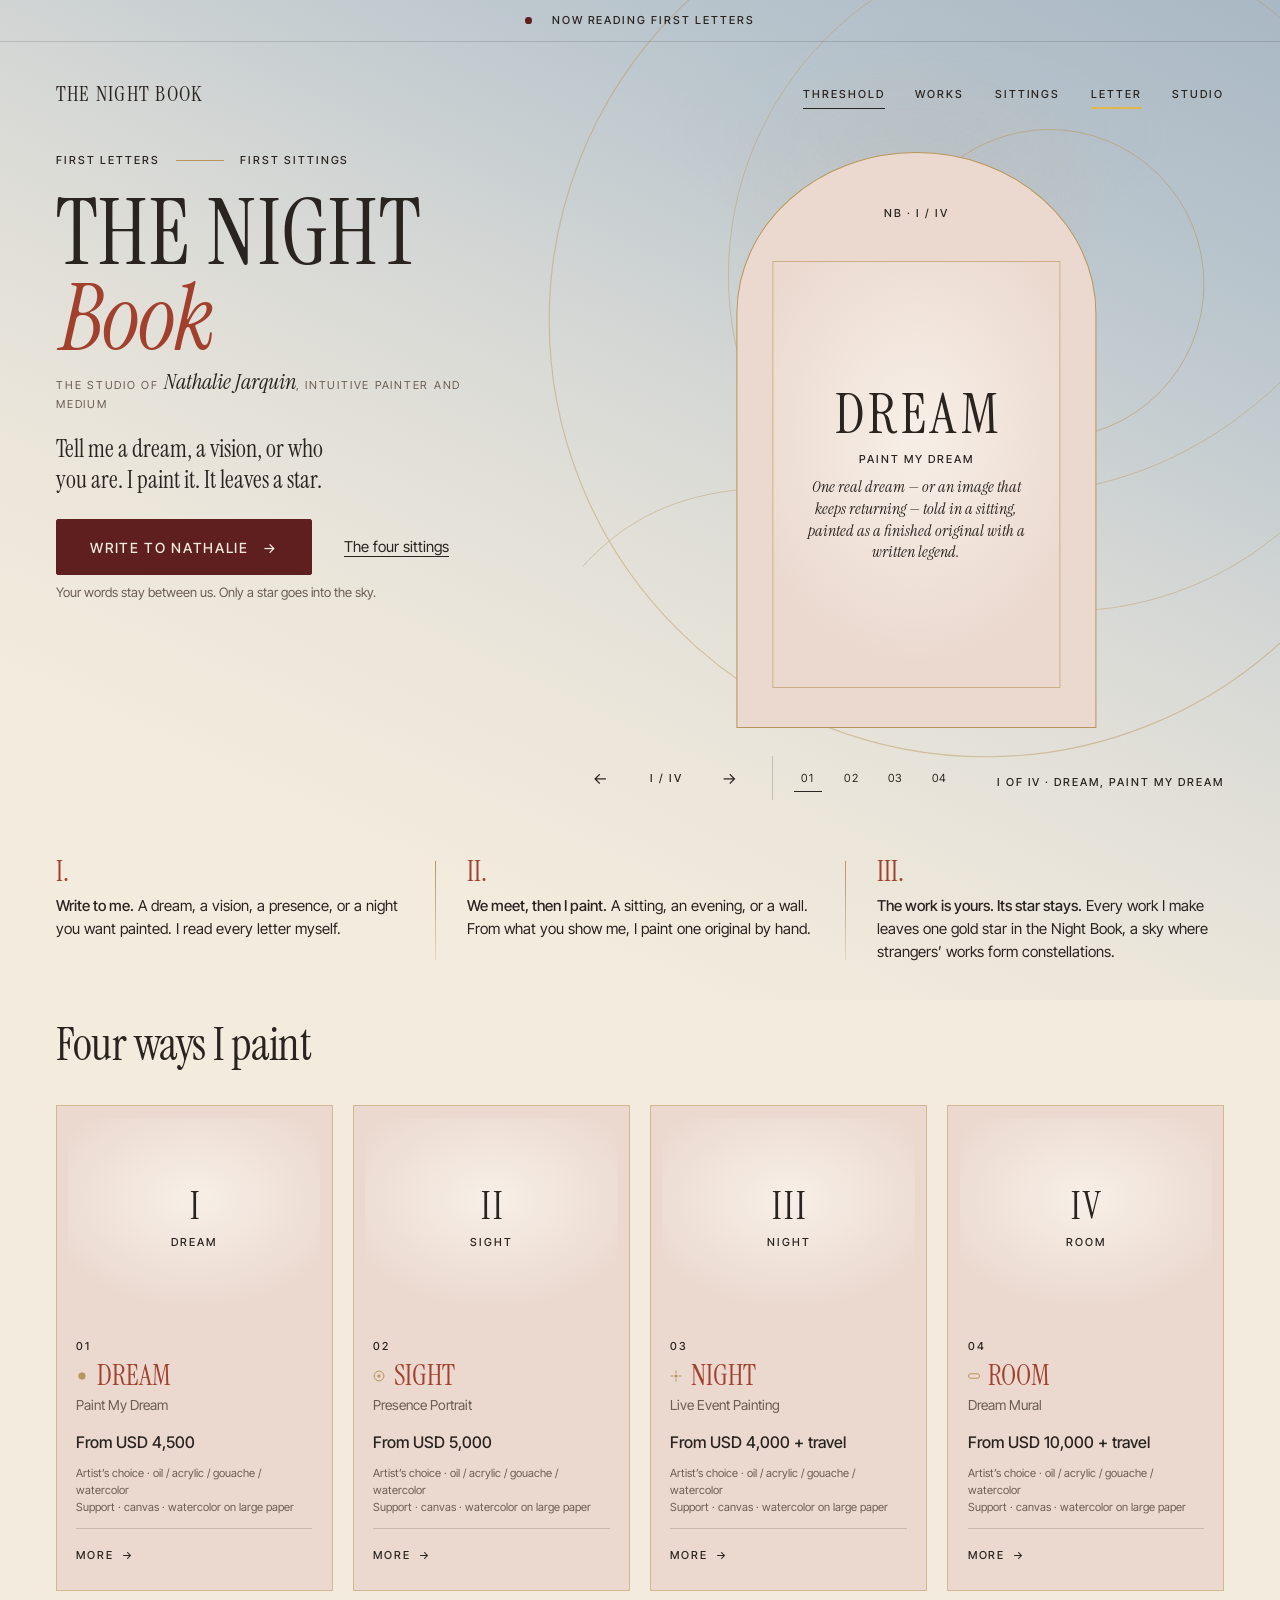
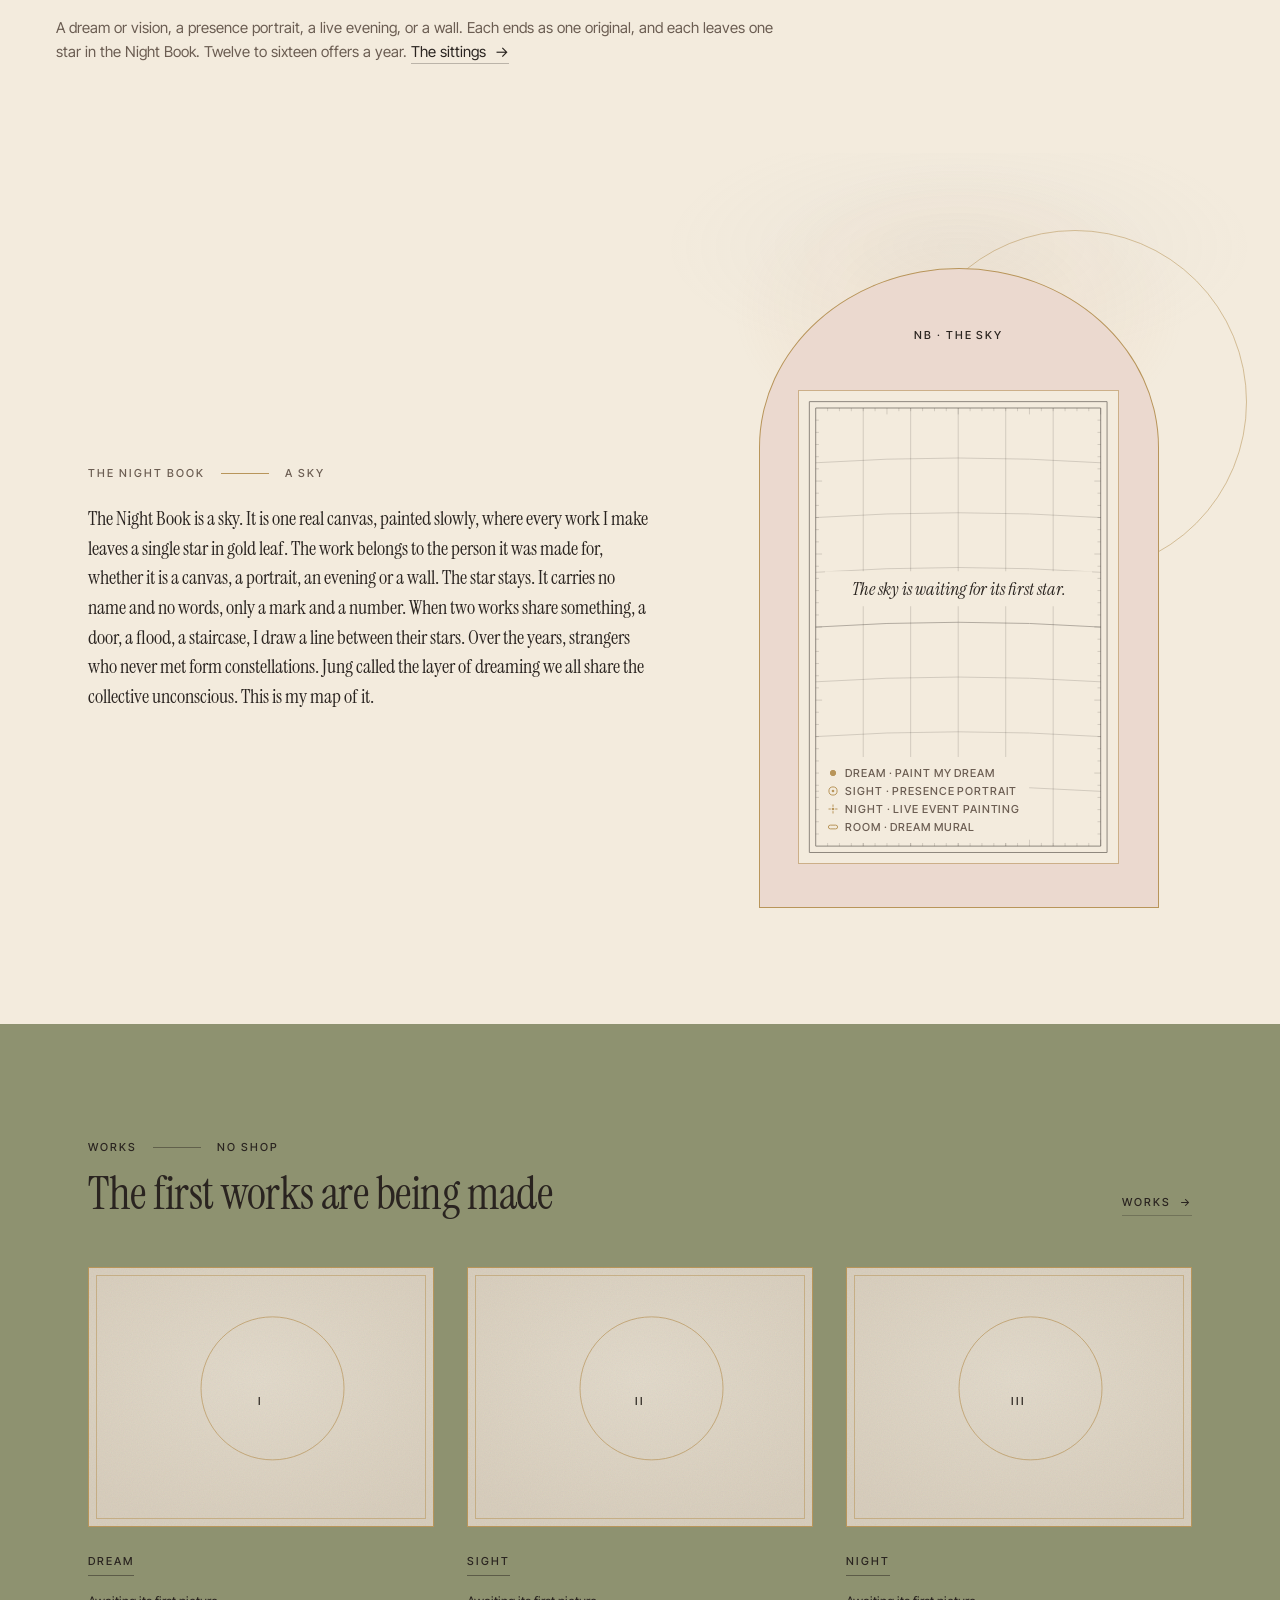
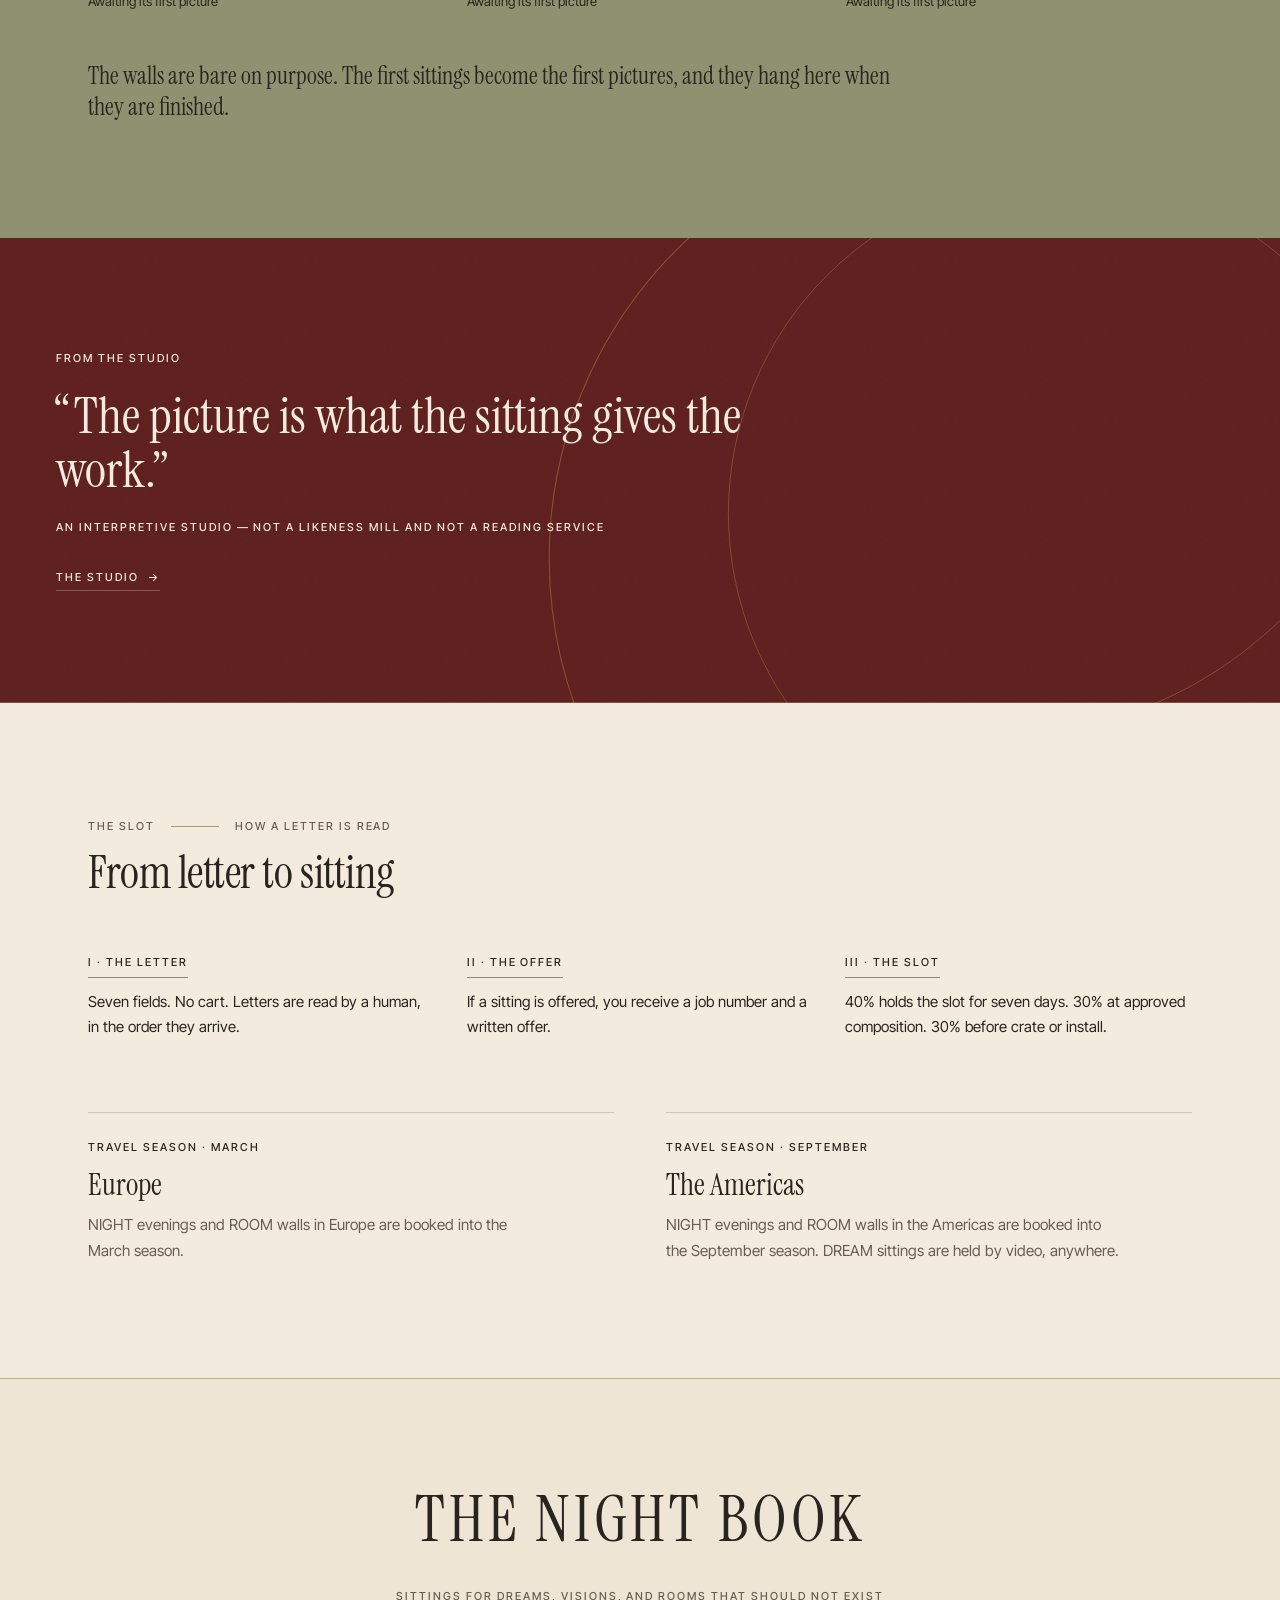
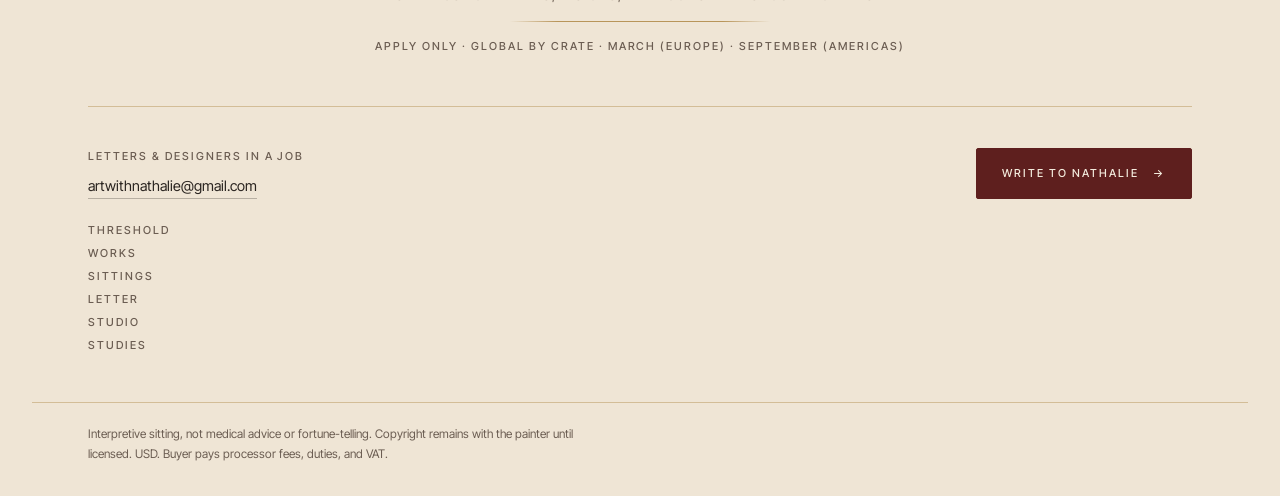
==== index.html @ a032650b "Night Book Day 1 sky preview" ====
<!DOCTYPE html>
<html lang="en">
<head>
<meta charset="utf-8">
<meta name="viewport" content="width=device-width, initial-scale=1">
<title>The Night Book</title>
<meta name="description" content="Sittings for dreams, visions, and rooms that should not exist — a dream, a vision, a presence, or a night you want painted. Apply only. The Book is open for first letters.">
<meta name="theme-color" content="#A9B8C4">
<link rel="preconnect" href="https://fonts.googleapis.com">
<link rel="preconnect" href="https://fonts.gstatic.com" crossorigin>
<link href="https://fonts.googleapis.com/css2?family=Instrument+Serif:ital@0;1&family=Inter+Tight:wght@400;500&display=swap" rel="stylesheet">
<link rel="stylesheet" href="css/styles.css">
<script>document.documentElement.classList.add("js")</script>
</head>
<body class="page-home">
<svg class="sprite" width="0" height="0" aria-hidden="true" focusable="false" style="position:absolute;width:0;height:0;overflow:hidden"><defs><symbol id="m-dream" viewBox="0 0 12 12"><circle cx="6" cy="6" r="3.2" fill="#B8955A" stroke="#B8955A" stroke-width="1" vector-effect="non-scaling-stroke"/></symbol><symbol id="m-sight" viewBox="0 0 12 12"><circle cx="6" cy="6" r="1.6" fill="#B8955A"/><circle cx="6" cy="6" r="4.9" fill="none" stroke="#B8955A" stroke-width="1" vector-effect="non-scaling-stroke"/></symbol><symbol id="m-night" viewBox="0 0 12 12"><circle cx="6" cy="6" r="1.6" fill="#B8955A"/><path d="M6 .6V3.4M6 8.6v2.8M.6 6h2.8M8.6 6h2.8" fill="none" stroke="#B8955A" stroke-width="1" vector-effect="non-scaling-stroke"/></symbol><symbol id="m-room" viewBox="0 0 12 12"><rect x=".5" y="3.75" width="11" height="4.5" rx="2.25" fill="none" stroke="#B8955A" stroke-width="1" vector-effect="non-scaling-stroke"/></symbol></defs></svg>
<a class="skip" href="#main">Skip to content</a>
<div class="progress" aria-hidden="true"><span></span></div>
<header class="site-header">
  <div class="status"><span class="dot" aria-hidden="true"></span>Now reading first letters</div>
  <div class="site-header__row">
    <a class="wordmark" href="index.html" aria-label="The Night Book, home">The Night Book</a>
    <nav class="nav" aria-label="Primary"><a href="index.html" class="nav__home" aria-current="page">Threshold</a><a href="works.html">Works</a><a href="sittings.html">Sittings</a><a href="letter.html" class="nav__letter">Letter</a><a href="studio.html">Studio</a></nav>
    <a class="pill pill--sm header-cta" href="letter.html">Write to Nathalie <span class="arr" aria-hidden="true">→</span></a>
  </div>
</header>
<main id="main">

<section class="hero hero--day1 hero--sky veil" data-vt="The Book is open · first letters" data-pager-root>
  <svg class="arcs" viewBox="0 0 800 800" aria-hidden="true" focusable="false"><circle cx="400" cy="400" r="390" fill="none" stroke="currentColor" stroke-width="1"/><circle cx="470" cy="360" r="300" fill="none" stroke="currentColor" stroke-width=".8"/><path d="M40 620 C 220 420, 520 760, 780 300" fill="none" stroke="currentColor" stroke-width=".8"/></svg>
  <div class="hero__grid wrap--wide">
    <div class="hero__text">
      <p class="eyebrow">First letters<span class="dash" aria-hidden="true"></span>first sittings</p>
      <h1 class="hero__mark">The Night<br><em class="blood">Book</em></h1>
      <p class="hero__by"><span class="hero__by-caps">The studio of</span> <span class="hero__by-name">Nathalie Jarquin</span><span class="hero__by-caps hero__by-role"><span class="hero__by-comma">, </span>intuitive painter and medium</span></p>
      <p class="hero__tag caps"><span class="rule" aria-hidden="true"></span>Sittings for dreams, visions, and rooms that should not exist</p>
      <p class="hero__intro">Tell me a dream, a vision, or who you are. I paint it. It leaves a star.</p>
      <div class="hero__actions">
        <a class="pill hero__cta" href="letter.html">Write to Nathalie <span class="arr" aria-hidden="true">→</span></a>
        <p class="hero__note">Your words stay between us. Only a star goes into the sky.</p>
        <a class="hero__link" href="sittings.html">The four sittings</a>
      </div>
    </div>
    <div class="hero__media">
      <div class="archwrap archwrap--hero"><span class="eclipse" aria-hidden="true" data-parallax></span><div class="arch" role="group" aria-roledescription="carousel" aria-label="The four instruments"><span class="arch__top caps" aria-hidden="true">NB · <span data-roman-top>I</span> / IV</span><div class="arch__win"><div class="slide is-active" data-slide="0" aria-hidden="false" data-cap="DREAM — Paint My Dream" data-meta="I of IV · DREAM, Paint My Dream"><div class="imark imark--hero"><span class="imark__ring" aria-hidden="true"></span><span class="imark__big">DREAM</span><span class="imark__small caps">Paint My Dream</span><span class="imark__line">One real dream — or an image that keeps returning — told in a sitting, painted as a finished original with a written legend.</span></div></div><div class="slide" data-slide="1" aria-hidden="true" data-cap="SIGHT — Presence Portrait" data-meta="II of IV · SIGHT, Presence Portrait"><div class="imark imark--hero"><span class="imark__ring" aria-hidden="true"></span><span class="imark__big">SIGHT</span><span class="imark__small caps">Presence Portrait</span><span class="imark__line">A portrait allowed to stop looking like you — rooms, animals and weather stand in.</span></div></div><div class="slide" data-slide="2" aria-hidden="true" data-cap="NIGHT — Live Event Painting" data-meta="III of IV · NIGHT, Live Event Painting"><div class="imark imark--hero"><span class="imark__ring" aria-hidden="true"></span><span class="imark__big">NIGHT</span><span class="imark__small caps">Live Event Painting</span><span class="imark__line">I come for one evening; the painting is finished in the studio.</span></div></div><div class="slide" data-slide="3" aria-hidden="true" data-cap="ROOM — Dream Mural" data-meta="IV of IV · ROOM, Dream Mural"><div class="imark imark--hero"><span class="imark__ring" aria-hidden="true"></span><span class="imark__big">ROOM</span><span class="imark__small caps">Dream Mural</span><span class="imark__line">A sitting, then a hand-painted wall, frozen against an approved composition.</span></div></div></div></div></div>
      <div class="hero__foot">
        <div class="pager" role="group" aria-label="Choose an instrument">
          <button type="button" class="pager__arrow" data-step="-1" aria-label="Previous instrument">←</button>
          <span class="pager__count caps" aria-hidden="true"><span data-roman>I</span> / IV</span>
          <button type="button" class="pager__arrow" data-step="1" aria-label="Next instrument">→</button>
          <span class="pager__nums"><button type="button" class="pager__b is-active" data-go="0" aria-label="Show instrument 1 of 4: DREAM" aria-current="true">01</button><button type="button" class="pager__b" data-go="1" aria-label="Show instrument 2 of 4: SIGHT">02</button><button type="button" class="pager__b" data-go="2" aria-label="Show instrument 3 of 4: NIGHT">03</button><button type="button" class="pager__b" data-go="3" aria-label="Show instrument 4 of 4: ROOM">04</button></span>
        </div>
        <p class="hero__cap" aria-live="polite"><small class="caps" data-meta>I of IV · DREAM, Paint My Dream</small></p>
      </div>
    </div>
    <ol class="hsteps" aria-label="How a letter becomes a painting">
      <li><span class="hsteps__n" aria-hidden="true">I.</span><p><b>Write to me.</b> A dream, a vision, a presence, or a night you want painted. I read every letter myself.</p></li>
      <li><span class="hsteps__n" aria-hidden="true">II.</span><p><b>We meet, then I paint.</b> A sitting, an evening, or a wall. From what you show me, I paint one original by hand.</p></li>
      <li><span class="hsteps__n" aria-hidden="true">III.</span><p><b>The work is yours. Its star stays.</b> Every work I make leaves one gold star in the Night Book, a sky where strangers’ works form constellations.</p></li>
    </ol>
    <div class="hcards" id="instruments">
      <div class="sec-head hcards__head"><h2 class="h2">Four ways I paint</h2></div>
      <div class="icards"><article class="icard reveal-group">
  <div class="mat"><div class="media icard__img"><div class="imark"><span class="imark__ring" aria-hidden="true"></span><span class="imark__big">I</span><span class="imark__small caps">DREAM</span></div></div></div>
  <div class="icard__body cap">
    <p class="icard__num">01</p>
    <h3 class="icard__title"><svg class="smark" width="12" height="12" aria-hidden="true" focusable="false"><use href="#m-dream"/></svg>DREAM</h3>
    <p class="icard__sub">Paint My Dream</p>
    <p class="icard__price">From USD 4,500</p>
    <p class="icard__facts">Artist’s choice · oil / acrylic / gouache / watercolor<br>Support · canvas · watercolor on large paper</p>
    <button type="button" class="icard__toggle" aria-expanded="false" aria-controls="ic-dream">More <span class="arr" aria-hidden="true">→</span></button>
    <div class="icard__more" id="ic-dream"><div class="icard__moreIn">
      <p>One real dream — or an image that keeps returning — told in a sitting, painted as a finished original with a written legend.</p>
      <a class="ulink" href="sittings.html#dream">The sitting <span class="arr" aria-hidden="true">→</span></a>
    </div></div>
  </div>
</article><article class="icard reveal-group">
  <div class="mat"><div class="media icard__img"><div class="imark"><span class="imark__ring" aria-hidden="true"></span><span class="imark__big">II</span><span class="imark__small caps">SIGHT</span></div></div></div>
  <div class="icard__body cap">
    <p class="icard__num">02</p>
    <h3 class="icard__title"><svg class="smark" width="12" height="12" aria-hidden="true" focusable="false"><use href="#m-sight"/></svg>SIGHT</h3>
    <p class="icard__sub">Presence Portrait</p>
    <p class="icard__price">From USD 5,000</p>
    <p class="icard__facts">Artist’s choice · oil / acrylic / gouache / watercolor<br>Support · canvas · watercolor on large paper</p>
    <button type="button" class="icard__toggle" aria-expanded="false" aria-controls="ic-sight">More <span class="arr" aria-hidden="true">→</span></button>
    <div class="icard__more" id="ic-sight"><div class="icard__moreIn">
      <p>A portrait allowed to stop looking like you — rooms, animals and weather stand in.</p>
      <a class="ulink" href="sittings.html#sight">The sitting <span class="arr" aria-hidden="true">→</span></a>
    </div></div>
  </div>
</article><article class="icard reveal-group">
  <div class="mat"><div class="media icard__img"><div class="imark"><span class="imark__ring" aria-hidden="true"></span><span class="imark__big">III</span><span class="imark__small caps">NIGHT</span></div></div></div>
  <div class="icard__body cap">
    <p class="icard__num">03</p>
    <h3 class="icard__title"><svg class="smark" width="12" height="12" aria-hidden="true" focusable="false"><use href="#m-night"/></svg>NIGHT</h3>
    <p class="icard__sub">Live Event Painting</p>
    <p class="icard__price">From USD 4,000 + travel</p>
    <p class="icard__facts">Artist’s choice · oil / acrylic / gouache / watercolor<br>Support · canvas · watercolor on large paper</p>
    <button type="button" class="icard__toggle" aria-expanded="false" aria-controls="ic-night">More <span class="arr" aria-hidden="true">→</span></button>
    <div class="icard__more" id="ic-night"><div class="icard__moreIn">
      <p>I come for one evening; the painting is finished in the studio.</p>
      <a class="ulink" href="sittings.html#night">The sitting <span class="arr" aria-hidden="true">→</span></a>
    </div></div>
  </div>
</article><article class="icard reveal-group">
  <div class="mat"><div class="media icard__img"><div class="imark"><span class="imark__ring" aria-hidden="true"></span><span class="imark__big">IV</span><span class="imark__small caps">ROOM</span></div></div></div>
  <div class="icard__body cap">
    <p class="icard__num">04</p>
    <h3 class="icard__title"><svg class="smark" width="12" height="12" aria-hidden="true" focusable="false"><use href="#m-room"/></svg>ROOM</h3>
    <p class="icard__sub">Dream Mural</p>
    <p class="icard__price">From USD 10,000 + travel</p>
    <p class="icard__facts">Artist’s choice · oil / acrylic / gouache / watercolor<br>Support · canvas · watercolor on large paper</p>
    <button type="button" class="icard__toggle" aria-expanded="false" aria-controls="ic-room">More <span class="arr" aria-hidden="true">→</span></button>
    <div class="icard__more" id="ic-room"><div class="icard__moreIn">
      <p>A sitting, then a hand-painted wall, frozen against an approved composition.</p>
      <a class="ulink" href="sittings.html#room">The sitting <span class="arr" aria-hidden="true">→</span></a>
    </div></div>
  </div>
</article></div>
      <p class="hcards__note">A dream or vision, a presence portrait, a live evening, or a wall. Each ends as one original, and each leaves one star in the Night Book. Twelve to sixteen offers a year. <a class="ulink" href="sittings.html">The sittings <span class="arr" aria-hidden="true">→</span></a></p>
    </div>
  </div>
  <a class="pill pill--round scroll-pill" href="#instruments">Scroll to explore <span class="arr" aria-hidden="true">↓</span></a>
</section>

<section class="section sky" data-vt="The Night Book · a sky" aria-labelledby="sky-h">
  <div class="wrap sky__in">
    <div class="sky__text reveal">
      <h2 class="eyebrow sky__eyebrow" id="sky-h">The Night Book<span class="dash" aria-hidden="true"></span>a sky</h2>
      <p class="sky__lead">The Night Book is a sky. It is one real canvas, painted slowly, where every work I make leaves a single star in gold leaf. The work belongs to the person it was made for, whether it is a canvas, a portrait, an evening or a wall. The star stays. It carries no name and no words, only a mark and a number. When two works share something, a door, a flood, a staircase, I draw a line between their stars. Over the years, strangers who never met form constellations. Jung called the layer of dreaming we all share the collective unconscious. This is my map of it.</p>
    </div>
    <figure class="atlas" data-atlas><div class="archwrap archwrap--atlas"><span class="eclipse" aria-hidden="true"></span><div class="arch"><span class="arch__top caps" aria-hidden="true">NB · the sky</span><div class="arch__win"><div class="atlas__win"><svg class="atlas__plate" viewBox="0 0 300 444" preserveAspectRatio="xMidYMid slice" role="img" aria-label="Star chart, 0 stars"><g class="atlas__grid" aria-hidden="true"><rect class="ag ag--frame" x="10" y="10" width="280" height="424"/><rect class="ag ag--frame" x="16" y="16" width="268" height="412"/><path class="ag" d="M27.2 16v3M27.2 428v-3"/><path class="ag" d="M38.3 16v3M38.3 428v-3"/><path class="ag" d="M49.5 16v3M49.5 428v-3"/><path class="ag" d="M60.7 16v3M60.7 428v-3"/><path class="ag" d="M71.8 16v3M71.8 428v-3"/><path class="ag" d="M83.0 16v6M83.0 428v-6"/><path class="ag" d="M94.2 16v3M94.2 428v-3"/><path class="ag" d="M105.3 16v3M105.3 428v-3"/><path class="ag" d="M116.5 16v3M116.5 428v-3"/><path class="ag" d="M127.7 16v3M127.7 428v-3"/><path class="ag" d="M138.8 16v3M138.8 428v-3"/><path class="ag" d="M150.0 16v6M150.0 428v-6"/><path class="ag" d="M161.2 16v3M161.2 428v-3"/><path class="ag" d="M172.3 16v3M172.3 428v-3"/><path class="ag" d="M183.5 16v3M183.5 428v-3"/><path class="ag" d="M194.7 16v3M194.7 428v-3"/><path class="ag" d="M205.8 16v3M205.8 428v-3"/><path class="ag" d="M217.0 16v6M217.0 428v-6"/><path class="ag" d="M228.2 16v3M228.2 428v-3"/><path class="ag" d="M239.3 16v3M239.3 428v-3"/><path class="ag" d="M250.5 16v3M250.5 428v-3"/><path class="ag" d="M261.7 16v3M261.7 428v-3"/><path class="ag" d="M272.8 16v3M272.8 428v-3"/><path class="ag" d="M284.0 16v6M284.0 428v-6"/><path class="ag" d="M16 27.4h3M284 27.4h-3"/><path class="ag" d="M16 38.9h3M284 38.9h-3"/><path class="ag" d="M16 50.3h3M284 50.3h-3"/><path class="ag" d="M16 61.8h3M284 61.8h-3"/><path class="ag" d="M16 73.2h3M284 73.2h-3"/><path class="ag" d="M16 84.7h6M284 84.7h-6"/><path class="ag" d="M16 96.1h3M284 96.1h-3"/><path class="ag" d="M16 107.6h3M284 107.6h-3"/><path class="ag" d="M16 119.0h3M284 119.0h-3"/><path class="ag" d="M16 130.4h3M284 130.4h-3"/><path class="ag" d="M16 141.9h3M284 141.9h-3"/><path class="ag" d="M16 153.3h6M284 153.3h-6"/><path class="ag" d="M16 164.8h3M284 164.8h-3"/><path class="ag" d="M16 176.2h3M284 176.2h-3"/><path class="ag" d="M16 187.7h3M284 187.7h-3"/><path class="ag" d="M16 199.1h3M284 199.1h-3"/><path class="ag" d="M16 210.6h3M284 210.6h-3"/><path class="ag" d="M16 222.0h6M284 222.0h-6"/><path class="ag" d="M16 233.4h3M284 233.4h-3"/><path class="ag" d="M16 244.9h3M284 244.9h-3"/><path class="ag" d="M16 256.3h3M284 256.3h-3"/><path class="ag" d="M16 267.8h3M284 267.8h-3"/><path class="ag" d="M16 279.2h3M284 279.2h-3"/><path class="ag" d="M16 290.7h6M284 290.7h-6"/><path class="ag" d="M16 302.1h3M284 302.1h-3"/><path class="ag" d="M16 313.6h3M284 313.6h-3"/><path class="ag" d="M16 325.0h3M284 325.0h-3"/><path class="ag" d="M16 336.4h3M284 336.4h-3"/><path class="ag" d="M16 347.9h3M284 347.9h-3"/><path class="ag" d="M16 359.3h6M284 359.3h-6"/><path class="ag" d="M16 370.8h3M284 370.8h-3"/><path class="ag" d="M16 382.2h3M284 382.2h-3"/><path class="ag" d="M16 393.7h3M284 393.7h-3"/><path class="ag" d="M16 405.1h3M284 405.1h-3"/><path class="ag" d="M16 416.6h3M284 416.6h-3"/><path class="ag" d="M60.7 16V428"/><path class="ag" d="M105.3 16V428"/><path class="ag" d="M150.0 16V428"/><path class="ag" d="M194.7 16V428"/><path class="ag" d="M239.3 16V428"/><path class="ag" d="M16 67.5Q150.0 58.5 284 67.5"/><path class="ag" d="M16 119.0Q150.0 110.0 284 119.0"/><path class="ag" d="M16 170.5Q150.0 161.5 284 170.5"/><path class="ag ag--eq" d="M16 222.0Q150.0 213.0 284 222.0"/><path class="ag" d="M16 273.5Q150.0 264.5 284 273.5"/><path class="ag" d="M16 325.0Q150.0 316.0 284 325.0"/><path class="ag" d="M16 376.5Q150.0 367.5 284 376.5"/></g><g class="atlas__lines"></g><g class="atlas__stars"></g></svg><p class="atlas__empty">The sky is waiting for its first star.</p><ul class="atlas__legend" aria-label="Legend"><li><svg class="smark" width="10" height="10" aria-hidden="true" focusable="false"><use href="#m-dream"/></svg><span>DREAM · Paint My Dream</span></li><li><svg class="smark" width="10" height="10" aria-hidden="true" focusable="false"><use href="#m-sight"/></svg><span>SIGHT · Presence Portrait</span></li><li><svg class="smark" width="10" height="10" aria-hidden="true" focusable="false"><use href="#m-night"/></svg><span>NIGHT · Live Event Painting</span></li><li><svg class="smark" width="10" height="10" aria-hidden="true" focusable="false"><use href="#m-room"/></svg><span>ROOM · Dream Mural</span></li></ul></div></div></div></div></figure>
  </div>
</section>

<section class="section section--linen" data-vt="Works · the first are being made">
  <div class="wrap">
    <div class="sec-head reveal">
      <p class="eyebrow">Works<span class="dash" aria-hidden="true"></span>no shop</p>
      <h2 class="h2">The first works are being made</h2>
      <a class="ulink" href="works.html">Works <span class="arr" aria-hidden="true">→</span></a>
    </div>
    <div class="lcards eframes reveal-group"><div class="eframe">
  <div class="mat"><div class="media eframe__img"><div class="imark imark--empty"><span class="imark__ring" aria-hidden="true"></span><span class="imark__big"></span><span class="imark__small caps">I</span></div></div></div>
  <div class="cap"><p class="lcard__cat">DREAM</p><p class="lcard__sub">Awaiting its first picture</p></div>
</div><div class="eframe">
  <div class="mat"><div class="media eframe__img"><div class="imark imark--empty"><span class="imark__ring" aria-hidden="true"></span><span class="imark__big"></span><span class="imark__small caps">II</span></div></div></div>
  <div class="cap"><p class="lcard__cat">SIGHT</p><p class="lcard__sub">Awaiting its first picture</p></div>
</div><div class="eframe">
  <div class="mat"><div class="media eframe__img"><div class="imark imark--empty"><span class="imark__ring" aria-hidden="true"></span><span class="imark__big"></span><span class="imark__small caps">III</span></div></div></div>
  <div class="cap"><p class="lcard__cat">NIGHT</p><p class="lcard__sub">Awaiting its first picture</p></div>
</div></div>
    <p class="statement statement--small reveal">The walls are bare on purpose. The first sittings become the first pictures, and they hang here when they are finished.</p>
  </div>
</section>

<section class="band band--plain night" aria-label="From the studio" data-vt="The Night Book · the studio">
  <svg class="arcs" viewBox="0 0 800 800" aria-hidden="true" focusable="false"><circle cx="400" cy="400" r="390" fill="none" stroke="currentColor" stroke-width="1"/><circle cx="470" cy="360" r="300" fill="none" stroke="currentColor" stroke-width=".8"/><path d="M40 620 C 220 420, 520 760, 780 300" fill="none" stroke="currentColor" stroke-width=".8"/></svg>
  <div class="band__text wrap--wide">
    <div class="band__copy reveal">
      <p class="eyebrow">From the studio</p>
      <blockquote>“The picture is what the sitting gives the work.”</blockquote>
      <p class="caps band__cap">An interpretive studio — not a likeness mill and not a reading service</p>
      <a class="ulink" href="studio.html">The studio <span class="arr" aria-hidden="true">→</span></a>
    </div>
  </div>
</section>

<section class="section" data-vt="How a letter is read">
  <div class="wrap">
    <div class="sec-head reveal">
      <p class="eyebrow">The slot<span class="dash" aria-hidden="true"></span>how a letter is read</p>
      <h2 class="h2">From letter to sitting</h2>
    </div>
    <div class="terms reveal">
      <div><p class="lcard__cat">I · The letter</p><p>Seven fields. No cart. Letters are read by a human, in the order they arrive.</p></div>
      <div><p class="lcard__cat">II · The offer</p><p>If a sitting is offered, you receive a job number and a written offer.</p></div>
      <div><p class="lcard__cat">III · The slot</p><p>40% holds the slot for seven days. 30% at approved composition. 30% before crate or install.</p></div>
    </div>
    <div class="seasons seasons--plain">
      <div class="season reveal">
        <p class="caps season__state">Travel season · March</p>
        <h3>Europe</h3>
        <p class="muted">NIGHT evenings and ROOM walls in Europe are booked into the March season.</p>
      </div>
      <div class="season reveal">
        <p class="caps season__state">Travel season · September</p>
        <h3>The Americas</h3>
        <p class="muted">NIGHT evenings and ROOM walls in the Americas are booked into the September season. DREAM sittings are held by video, anywhere.</p>
      </div>
    </div>
  </div>
</section>

</main>
<footer class="site-footer">
  <div class="wrap foot">
    <div class="foot__side">
      <p class="caps">Letters &amp; designers in a job</p>
      <p><a class="ulink" href="mailto:artwithnathalie@gmail.com">artwithnathalie@gmail.com</a></p>
      <nav class="foot__nav" aria-label="Footer"><a href="index.html">Threshold</a><a href="works.html">Works</a><a href="sittings.html">Sittings</a><a href="letter.html">Letter</a><a href="studio.html">Studio</a><a href="studies.html">Studies</a></nav>
    </div>
    <div class="foot__center">
      <a class="wordmark wordmark--lg" href="index.html">The Night Book</a>
      <p class="caps foot__tag">Sittings for dreams, visions, and rooms that should not exist</p>
      <span class="divider" aria-hidden="true"></span>
      <p class="caps foot__tag foot__tag--sub">Apply only · global by crate · March (Europe) · September (Americas)</p>
    </div>
    <div class="foot__side foot__side--right">
      <a class="pill" href="letter.html">Write to Nathalie <span class="arr" aria-hidden="true">→</span></a>
    </div>
  </div>
  <div class="wrap legal">
    <p>Interpretive sitting, not medical advice or fortune-telling. Copyright remains with the painter until licensed. USD. Buyer pays processor fees, duties, and VAT.</p>
  </div>
</footer>
<script src="js/site.js"></script>
</body>
</html>
---- css/styles.css ----
/* The Night Book — round 4: powder dusk · blush parchment · sage · oxblood · gilt keylines */
:root{
  --parchment:#F3EBDD; --parchment-2:#EFE5D5; --blush:#EBD9CF; --blush-2:#E2CDC1;
  --dusk:#A9B8C4; --sage:#8E9270; --oxblood:#5E1F1E; --oxblood-2:#4C1817; --rust:#A2402E;
  --ink:#2A2420; --muted:#6B5D52; --gilt:#B8955A; --rose-gold:#D9A47A; --yellow:#E2B84A;
  --rule:rgba(42,36,32,.18); --rule-2:rgba(42,36,32,.1); --rule-gilt:rgba(184,149,90,.7); --rule-night:rgba(184,149,90,.4);
  --serif:"Instrument Serif","Iowan Old Style",Georgia,serif; --ui:"Inter Tight","Inter",system-ui,sans-serif;
  --e-in:cubic-bezier(.16,1,.3,1); --e-hover:cubic-bezier(.22,.61,.36,1); --e-out:cubic-bezier(.65,0,.35,1);
  --t-hover:320ms; --t-state:480ms; --t-reveal:1100ms; --t-settle:1600ms;
  --max:76rem; --wide:90rem; --pad:clamp(1.25rem,4.5vw,3.5rem);
}
*,*::before,*::after{box-sizing:border-box}
html{-webkit-text-size-adjust:100%}
body{margin:0;background:var(--parchment);color:var(--ink);font-family:var(--ui);font-size:1rem;line-height:1.65;-webkit-font-smoothing:antialiased;position:relative}
/* 3% paper grain on parchment */
body::before{content:"";position:fixed;inset:0;pointer-events:none;z-index:0;opacity:.03;background-image:url("data:image/svg+xml;utf8,<svg xmlns='http://www.w3.org/2000/svg' width='160' height='160'><filter id='n'><feTurbulence type='fractalNoise' baseFrequency='.9' numOctaves='2' stitchTiles='stitch'/></filter><rect width='100%' height='100%' filter='url(%23n)'/></svg>")}
main,footer{position:relative;z-index:1}
img{display:block;max-width:100%;height:auto}
a{color:var(--oxblood);text-decoration:none}
:focus-visible{outline:2px solid var(--oxblood);outline-offset:3px}
.skip{position:absolute;left:-999px;top:0;z-index:200;background:var(--parchment);color:var(--ink);padding:.6rem 1rem}
.skip:focus{left:1rem;top:1rem}
.sr-only{position:absolute;width:1px;height:1px;overflow:hidden;clip:rect(0 0 0 0);white-space:nowrap}
.nowrap{white-space:nowrap}
.muted{color:var(--muted)}
.wrap{max-width:var(--max);margin:0 auto;padding:0 var(--pad);position:relative}
.wrap--wide{max-width:var(--wide);margin:0 auto;padding:0 var(--pad);position:relative}
[hidden]{display:none!important}

/* ---------- type ---------- */
h1,h2,h3{font-family:var(--serif);color:inherit;margin:0 0 .5em}
.display{font-family:var(--serif);font-weight:400;font-size:clamp(3.25rem,7vw,6.5rem);line-height:.98;letter-spacing:-.01em;margin:0 0 .35em}
.h2,h2{font-weight:400;font-size:clamp(2rem,3.6vw,3.25rem);line-height:1.05;letter-spacing:-.005em}
h3{font-weight:400;font-size:1.5rem;line-height:1.15;letter-spacing:0}
em.blood{font-style:italic;color:var(--rust);font-weight:inherit;letter-spacing:0}
.caps,.eyebrow{font-family:var(--ui);font-weight:500;font-size:.6875rem;letter-spacing:.16em;text-transform:uppercase;line-height:1.5}
.eyebrow{display:flex;align-items:center;flex-wrap:wrap;gap:.2rem 0;margin:0 0 1.4rem;color:var(--muted)}
.night .eyebrow{color:var(--parchment)}
.dash{display:inline-block;width:3rem;height:1px;background:currentColor;opacity:.55;margin:0 1rem}
.lead{font-size:clamp(1.02rem,1.3vw,1.15rem);max-width:34em;margin:0}
.legend{font-family:var(--serif);font-style:italic;font-size:1.12rem;line-height:1.5;color:var(--muted);margin:.8rem 0 0;padding-left:1rem;border-left:1px solid var(--gilt);max-width:32em}
.mark,.icard__num,.room__num,.choice b{color:var(--rust)!important}
.wordmark{font-family:var(--serif);font-weight:400;text-transform:uppercase;letter-spacing:.32em;font-size:1.05rem;color:inherit;white-space:nowrap}
.wordmark--lg{display:block;font-size:clamp(1.8rem,4.2vw,3.4rem);letter-spacing:.3em;margin-right:-.3em;text-align:center}

/* ---------- links & pills ---------- */
.ulink{position:relative;display:inline-flex;align-items:center;gap:.55rem;font-family:var(--ui);font-weight:500;font-size:.75rem;letter-spacing:.14em;text-transform:uppercase;color:inherit;padding-bottom:.3rem}
.ulink::before,.ulink::after{content:"";position:absolute;left:0;right:0;bottom:0;height:1px;background:currentColor}
.ulink::before{opacity:.28}
.ulink::after{transform:scaleX(0);transform-origin:left;transition:transform 360ms var(--e-hover)}
.ulink:hover::after,.ulink:focus-visible::after{transform:scaleX(1)}
.legend .ulink,.xcard__for .ulink,p .ulink{font-size:inherit;letter-spacing:inherit;text-transform:none;font-weight:inherit;padding-bottom:.05rem}
.arr{display:inline-block;transition:transform var(--t-hover) var(--e-hover)}
a:hover .arr,button:hover .arr,a:focus-visible .arr{transform:translateX(5px)}
.pill{display:inline-flex;align-items:center;gap:.9rem;font-family:var(--ui);font-weight:500;font-size:.6875rem;letter-spacing:.16em;text-transform:uppercase;color:inherit;border:1px solid currentColor;border-radius:999px;padding:.95rem 1.6rem;background:transparent;cursor:pointer;transition:background-color var(--t-hover) var(--e-hover),color var(--t-hover) var(--e-hover)}
.pill:hover{background:rgba(235,217,207,.55)}
.pill--sm{padding:.65rem 1.15rem}
.pill--cream{background:var(--blush);color:var(--ink);border-color:rgba(42,36,32,.38)}
.pill--cream:hover{background:var(--blush)}
.pill--dark{color:var(--oxblood);border-color:var(--oxblood)}
.pill--dark:hover{background:var(--oxblood);color:var(--parchment)}
.pill--round{padding:.7rem 1.1rem}

/* ---------- oxblood night band (one per page) ---------- */
.night{position:relative;isolation:isolate;background-color:var(--oxblood);color:var(--parchment);box-shadow:inset 0 -1px 0 var(--rule-night)}
.night::before{content:"";position:absolute;inset:0;z-index:0;pointer-events:none;opacity:.03;
  background-image:url("data:image/svg+xml;utf8,<svg xmlns='http://www.w3.org/2000/svg' width='160' height='160'><filter id='n'><feTurbulence type='fractalNoise' baseFrequency='.9' numOctaves='2' stitchTiles='stitch'/></filter><rect width='100%' height='100%' filter='url(%23n)'/></svg>")}
.night>*{position:relative;z-index:1}
.night .lead,.night p{color:var(--parchment)}
.night a:not(.pill):not(.ulink){color:var(--parchment)}
.arcs{position:absolute!important;z-index:0!important;width:min(70vw,900px);height:auto;right:-12vw;top:-8rem;color:var(--gilt);opacity:.14;pointer-events:none}

/* ---------- header ---------- */
.progress{position:fixed;top:0;left:0;right:0;height:1px;z-index:120;pointer-events:none}
.progress span{display:block;height:100%;background:var(--rust);transform:scaleX(0);transform-origin:left}
.site-header{position:absolute;top:0;left:0;right:0;z-index:50;color:var(--parchment)}
.status{display:flex;justify-content:center;align-items:center;flex-wrap:wrap;font-size:.625rem;font-weight:500;letter-spacing:.2em;text-transform:uppercase;color:var(--parchment);padding:.7rem var(--pad);border-bottom:1px solid var(--rule-night)}
.dot{width:.4rem;height:.4rem;border-radius:50%;background:var(--rust);margin-right:.7rem}
.site-header__row{display:flex;align-items:center;justify-content:space-between;gap:2rem;max-width:var(--wide);margin:0 auto;padding:1.4rem var(--pad)}
.nav{display:flex;gap:1.9rem}
.nav a{position:relative;font-size:.6875rem;font-weight:500;letter-spacing:.16em;text-transform:uppercase;color:var(--parchment);padding:.35rem 0}
.nav a::after{content:"";position:absolute;left:0;right:0;bottom:0;height:1px;background:var(--gilt);transform:scaleX(0);transform-origin:left;transition:transform 360ms var(--e-hover)}
.nav a:hover,.nav a[aria-current="page"]{color:var(--parchment)}
.nav a:hover::after,.nav a[aria-current="page"]::after{transform:scaleX(1)}

/* ---------- media: mats, reveal, hover ---------- */
.mat{background:var(--blush);padding:clamp(.55rem,1vw,.9rem);border:1px solid var(--rule)}
.media{position:relative;overflow:hidden;background:var(--blush-2);aspect-ratio:16/9}
.mat .media{outline:1px solid var(--rule);outline-offset:-1px}
.media img{width:100%;height:100%;object-fit:cover}
.media::before{content:"";position:absolute;inset:0;z-index:2;pointer-events:none;background:linear-gradient(115deg,transparent 30%,rgba(255,240,210,.16) 50%,transparent 70%);transform:translateX(-120%)}
.media[data-view]::after{content:"View";position:absolute;right:.8rem;bottom:.8rem;z-index:3;font-family:var(--ui);font-size:.625rem;font-weight:500;letter-spacing:.18em;text-transform:uppercase;color:var(--ink);background:rgba(243,235,221,.94);border:1px solid var(--rule);border-radius:999px;padding:.35rem .75rem;opacity:0;transition:opacity var(--t-hover) var(--e-hover)}
.media[data-view]:hover::after,.media[data-view]:focus-visible::after{opacity:1}
[data-lb-open]{cursor:zoom-in}
@media (hover:hover) and (pointer:fine){
  .media:hover::before{transform:translateX(120%);transition:transform 900ms var(--e-hover)}
}
.media.is-settled img,.no-rv .media img{transition:transform 1200ms var(--e-hover)}
.media.is-settled:hover img,.no-rv .media:hover img{transform:scale(1.035)}
/* reveal (imagery + arches 1.1s; captions/text 600ms) */
.js .rv-media{clip-path:inset(0 0 100% 0)}
.js .rv-media img{transform:scale(1.08)}
.js .rv-media.is-in{clip-path:inset(0);transition:clip-path var(--t-reveal) var(--e-in) var(--d,0ms)}
.js .rv-media.is-in img{transform:none;transition:transform var(--t-settle) var(--e-in) var(--d,0ms)}
.js .rv-arch>.arch{clip-path:inset(100% 0 0 0)}
.js .rv-arch>.eclipse{opacity:0}
.js .rv-arch.is-in>.arch{clip-path:inset(0);transition:clip-path var(--t-reveal) var(--e-in) var(--d,0ms)}
.js .rv-arch.is-in>.eclipse{opacity:.55;transition:opacity var(--t-reveal) var(--e-in) calc(var(--d,0ms) + 300ms)}
.js .rv-arch.is-settled>.arch{clip-path:none}
.js .rv-text{opacity:0;transform:translateY(12px)}
.js .rv-text.is-in{opacity:1;transform:none;transition:opacity 600ms var(--e-in) calc(var(--d,0ms) + 180ms),transform 600ms var(--e-in) calc(var(--d,0ms) + 180ms)}
.wc{will-change:clip-path,transform,opacity}
.wc img{will-change:transform}

/* ---------- arched mat (hero + one featured per page) ---------- */
.archwrap{position:relative;aspect-ratio:1/1.6}
.eclipse{position:absolute;width:86%;aspect-ratio:1;border:1px solid var(--gilt);border-radius:50%;top:-6%;right:-22%;z-index:0;opacity:.55}
.arch{position:absolute;inset:0;z-index:1;background:var(--blush);border:1px solid var(--rule);border-radius:50% 50% 0 0/28% 28% 0 0}
.arch__top{position:absolute;left:0;right:0;top:9%;text-align:center;color:var(--muted);font-size:.6rem}
.arch__win{position:absolute;left:10%;right:10%;top:19%;bottom:7%;overflow:hidden;outline:1px solid var(--rule);background:var(--blush-2)}
.arch__win>img,.arch__win .slide img{width:100%;height:100%;object-fit:cover}
.arch__win>img{transition:transform 1200ms var(--e-hover)}
.archwrap:hover .arch__win>img{transform:scale(1.035)}
.fig-cap{margin:.9rem 0 0;color:var(--muted)}

/* ---------- hero ---------- */
.hero{min-height:min(100vh,940px);padding:9.5rem 0 5.5rem;overflow:hidden}
.hero__grid{display:grid;grid-template-columns:minmax(0,5fr) minmax(0,7fr);gap:clamp(2rem,5vw,5rem);align-items:center}
.hero__mark{font-family:var(--serif);font-weight:400;text-transform:uppercase;letter-spacing:.14em;font-size:clamp(3.25rem,7vw,6.5rem);line-height:.98;margin:0 0 1.6rem;color:var(--parchment)}
.hero__tag{display:flex;align-items:center;gap:1rem;color:var(--parchment)!important;margin:0 0 2.2rem;max-width:30em}
.rule{display:inline-block;width:3.2rem;height:1px;background:var(--gilt);opacity:.7;flex:none}
.hero__open{font-family:var(--serif);font-weight:400;font-size:clamp(1.45rem,2.2vw,1.95rem);line-height:1.25;color:var(--parchment)!important;margin:0 0 2rem;max-width:20em}
.hero__actions{display:flex;flex-wrap:wrap;align-items:center;gap:1.2rem 2rem}
.hero__fine{margin:2.2rem 0 0;font-size:.84rem;max-width:28em}
.hero__media{position:relative;height:clamp(520px,72vh,760px)}
.strips{position:absolute;inset:0 0 4.5rem 0;display:flex}
.strip{flex:1;position:relative;overflow:hidden;margin-left:-5%;-webkit-mask-image:linear-gradient(to right,transparent,#000 24%,#000 76%,transparent);mask-image:linear-gradient(to right,transparent,#000 24%,#000 76%,transparent)}
.strip:first-child{margin-left:0}
.strip img{width:100%;height:100%;object-fit:cover;opacity:.62;filter:saturate(.85)}
.archwrap--hero{position:absolute;top:0;bottom:4.5rem;left:50%;transform:translateX(-46%);aspect-ratio:1/1.6;height:auto}
.archwrap--hero .eclipse{right:-30%;top:-4%}
.slide{position:absolute;inset:0;opacity:0;transition:opacity 1400ms var(--e-in)}
.slide img{transform:scale(1.04);transition:transform 1400ms var(--e-in)}
.slide.is-active{opacity:1}
.slide.is-active img{transform:none}
.hero__foot{position:absolute;left:0;right:0;bottom:0;display:flex;align-items:flex-end;justify-content:space-between;gap:1.5rem}
.pager{display:flex;align-items:center;gap:.4rem;color:var(--parchment)}
.pager button{font-family:var(--ui);background:none;border:0;color:var(--parchment);cursor:pointer;padding:.55rem .5rem;font-size:.7rem;letter-spacing:.14em;min-width:44px;min-height:44px}
.pager__arrow{font-size:1rem!important}
.pager button:hover,.pager button.is-active{color:var(--parchment)}
.pager__b{position:relative}
.pager__b::after{content:"";position:absolute;left:.5rem;right:.5rem;bottom:.5rem;height:1px;background:var(--gilt);transform:scaleX(0);transform-origin:left;transition:transform var(--t-state) var(--e-hover)}
.pager__b.is-active::after{transform:scaleX(1)}
.pager__count{min-width:4.5rem;text-align:center}
.pager__nums{display:flex;margin-left:.8rem;padding-left:.8rem;border-left:1px solid var(--rule-night)}
.hero__cap{margin:0 0 .6rem;text-align:right;font-family:var(--serif);font-style:italic;font-size:1.1rem;color:var(--parchment)!important}
.hero__cap small{display:block;font-style:normal;color:var(--parchment);margin-top:.25rem}
.scroll-pill{position:absolute!important;left:50%;bottom:1.6rem;transform:translateX(-50%);color:var(--parchment)}
.js .hero .strips,.js .hero .archwrap--hero{animation:heroFade 600ms var(--e-in) both}
@keyframes heroFade{from{opacity:0}to{opacity:1}}
.js .hero .archwrap--hero{animation-name:heroFadeArch}
@keyframes heroFadeArch{from{opacity:0}to{opacity:1}}

/* ---------- sections ---------- */
.section{padding:clamp(4.5rem,9vw,8rem) 0;position:relative}
.section--linen{background:var(--blush)}
.section--form{padding-top:clamp(3rem,6vw,5rem)}
.sec-head{display:grid;grid-template-columns:1fr auto;align-items:end;gap:.5rem 2rem;margin-bottom:clamp(2.2rem,4vw,3.4rem)}
.sec-head .eyebrow{grid-column:1/-1;margin-bottom:.4rem}
.sec-head h2{margin:0}
.intro{padding:11rem 0 clamp(3.5rem,7vw,5.5rem);overflow:hidden}
.intro--short{padding-bottom:3.5rem}
.intro .display{color:var(--parchment)}
.intro__meta{display:flex;flex-wrap:wrap;gap:.5rem 2.5rem;margin:2rem 0 0;color:var(--parchment)}
.press{text-align:center;padding:clamp(4rem,7vw,6rem) var(--pad);color:var(--muted)}
.press .wave{color:var(--gilt)}
.press p{font-family:var(--serif);font-weight:400;font-style:normal;font-size:clamp(1.4rem,2.2vw,1.85rem);color:var(--ink);margin:1rem 0 .6rem}
.wave{display:block;width:120px;height:12px;margin:0 auto;color:var(--gilt);opacity:.7}
.statement{font-family:var(--serif);font-size:clamp(1.35rem,2vw,1.7rem);margin:0 0 clamp(3rem,6vw,4.5rem);max-width:36em}

/* instruments */
.instr{display:grid;grid-template-columns:minmax(0,1fr) minmax(0,3.6fr);gap:clamp(2rem,4vw,4rem);align-items:start}
.instr__text p{margin:0 0 1.6rem;color:var(--muted)}
.instr__text h2{margin-bottom:1.2rem}
.icards{display:grid;grid-template-columns:repeat(4,minmax(0,1fr));gap:clamp(.9rem,1.6vw,1.4rem)}
.icard{border:1px solid var(--rule);padding:.7rem;background:var(--blush)}
.icard .mat{padding:0;border:0;background:none}
.icard__img{aspect-ratio:3/4}
.icard__body{padding:1.1rem .5rem .4rem}
.icard__num{font-family:var(--ui);font-size:.6875rem;font-weight:500;letter-spacing:.16em;margin:0 0 .4rem}
.icard__title{font-family:var(--serif);font-weight:400;font-size:1.75rem;line-height:1;text-transform:uppercase;margin:0 0 .25rem}
.icard__sub{margin:0 0 .8rem;font-size:.86rem;color:var(--muted)}
.icard__price{margin:0 0 .6rem;font-family:var(--serif);font-size:1.15rem;font-variant-numeric:lining-nums;color:var(--ink)}
.icard__facts{margin:0 0 .8rem;font-size:.7rem;line-height:1.5;color:var(--muted)}
.icard__toggle{display:inline-flex;align-items:center;gap:.5rem;background:none;border:0;border-top:1px solid var(--rule);width:100%;padding:.75rem 0 .2rem;font-family:var(--ui);font-weight:500;font-size:.6875rem;letter-spacing:.16em;text-transform:uppercase;color:var(--ink);cursor:pointer;min-height:44px}
.icard__toggle .arr{transition:transform var(--t-state) var(--e-hover)}
.icard__toggle[aria-expanded="true"] .arr{transform:rotate(90deg)}
.icard__more{display:grid;grid-template-rows:0fr;transition:grid-template-rows var(--t-state) var(--e-hover)}
.icard__moreIn{overflow:hidden;opacity:0;transition:opacity 240ms var(--e-hover)}
.icard__moreIn p{margin:.4rem 0 .9rem;font-family:var(--serif);font-style:italic;font-size:1.05rem;line-height:1.4}
.icard.is-open .icard__more{grid-template-rows:1fr}
.icard.is-open .icard__moreIn{opacity:1;transition-delay:120ms}

/* lately (Louvre cards) */
.lcards{display:grid;grid-template-columns:repeat(3,minmax(0,1fr));gap:clamp(1.2rem,2.6vw,2.4rem)}
.lcard{display:block;color:inherit}
.lcard .cap{padding-top:1.1rem}
.lcard__cat{display:inline-block;font-family:var(--serif);font-weight:500;font-size:.95rem;letter-spacing:.14em;text-transform:uppercase;color:var(--ink);margin:0 0 .7rem;position:relative;padding-bottom:.45rem}
.lcard__cat::after{content:"";position:absolute;left:0;bottom:0;width:100%;height:1px;background:currentColor;opacity:.5;transform-origin:left;transition:transform var(--t-hover) var(--e-hover)}
.lcard:hover .lcard__cat::after{transform:scaleX(1.5)}
.lcard__title{margin:0;font-weight:500;font-size:1rem;color:var(--ink)}
.lcard__sub{margin:.2rem 0 0;font-size:.82rem;color:var(--muted)}
.teaser{display:grid;grid-template-columns:auto 1fr auto;align-items:center;gap:1rem 2.4rem;margin-top:clamp(3rem,6vw,4.5rem);padding:1.4rem 1.6rem;border:1px solid var(--rule)}
.teaser .lcard__cat{margin:0}
.teaser__line{margin:0;font-family:var(--serif);font-size:clamp(1.2rem,1.7vw,1.45rem)}

/* band (the oxblood night band on home) */
.band{min-height:min(78vh,700px);display:flex;align-items:center;overflow:hidden}
.band__img{position:absolute!important;top:0;bottom:0;right:0;width:62%;aspect-ratio:auto;z-index:1!important;-webkit-mask-image:linear-gradient(to right,transparent,#000 28%);mask-image:linear-gradient(to right,transparent,#000 28%);background:transparent}
.band__text{width:100%;z-index:2!important}
.band__copy{max-width:30rem;padding:5rem 0}
.band blockquote{margin:0 0 1.4rem;font-family:var(--serif);font-weight:400;font-size:clamp(2.2rem,4vw,3.6rem);line-height:1.05;color:var(--parchment)}
.band__cap{color:var(--parchment)!important;margin:0 0 1.6rem}

/* seasons */
.seasons{display:grid;grid-template-columns:repeat(2,minmax(0,1fr));gap:clamp(1.5rem,4vw,4rem)}
.season{border-top:1px solid var(--rule);padding-top:1.6rem}
.season h3{font-size:1.9rem;margin:0 0 .6rem}
.season__state{margin:0 0 .8rem}
.season__state--done{color:var(--muted)}
.season__state--next{color:var(--gilt)}
.season ul{list-style:none;margin:0;padding:0}
.season li{display:flex;justify-content:space-between;gap:1rem;padding:.65rem 0;border-bottom:1px solid var(--rule-2);font-size:.92rem}
.season li span:last-child{color:var(--muted);text-align:right}

/* works */
.roomnav{display:grid;grid-template-columns:repeat(4,minmax(0,1fr));margin-top:3rem;border-top:1px solid var(--rule-night)}
.roomnav a{display:flex;flex-direction:column;gap:.2rem;padding:1.1rem 1rem 0 0;color:var(--parchment)}
.roomnav a .caps{color:var(--parchment)}
.rn__n{font-family:var(--serif);font-size:1.1rem;color:var(--parchment)}
.works-wrap{padding-top:clamp(3.5rem,7vw,6rem);padding-bottom:2rem}
.room{margin-bottom:clamp(4.5rem,9vw,7.5rem);scroll-margin-top:2rem}
.room__head{display:grid;grid-template-columns:auto minmax(0,1fr) minmax(0,1.2fr);gap:1rem 2rem;align-items:end;padding-bottom:1.4rem;margin-bottom:clamp(2rem,4vw,3rem);border-bottom:1px solid var(--rule)}
.room__num{font-family:var(--serif);font-weight:400;font-size:3.4rem;line-height:.9;margin:0}
.room__head .caps{margin:0 0 .3rem;color:var(--rust)}
.room__head h2{margin:0}
.room__line{margin:0;color:var(--muted);justify-self:end;max-width:30em}
.gworks{display:grid;grid-template-columns:repeat(2,minmax(0,1fr));gap:clamp(3rem,5vw,4.5rem) clamp(1.5rem,3.5vw,3.5rem)}
.gwork--wide{grid-column:1/-1}
.gwork__top{display:flex;justify-content:space-between;align-items:baseline;gap:1rem;flex-wrap:wrap;padding-bottom:.8rem;margin-bottom:1rem;border-bottom:1px solid var(--rule)}
.gwork__top h3{margin:0;font-size:clamp(1.45rem,2.2vw,1.9rem)}
.gwork__top span{font-size:.6875rem;font-weight:500;letter-spacing:.16em;text-transform:uppercase;color:var(--muted)}
.gwork__body{display:grid;grid-template-columns:minmax(0,1.1fr) minmax(0,1fr);gap:2rem;padding-top:1.3rem}
.gwork:not(.gwork--wide) .gwork__body{grid-template-columns:1fr;gap:1.2rem}
.gwork__no{margin:0;color:var(--rust)}
.ledger{display:grid;grid-template-columns:auto 1fr;gap:.35rem 1.4rem;margin:0;font-size:.86rem;align-content:start}
.ledger dt{font-size:.62rem;font-weight:500;letter-spacing:.16em;text-transform:uppercase;color:var(--muted);padding-top:.22rem}
.ledger dd{margin:0}
.study-link--available{color:var(--muted)}
.study-link--placed{color:var(--muted)}
.study-link--held{color:var(--rust)}

/* exhibition-style cards (studies, sittings) */
.xcards{display:grid;gap:clamp(2rem,4vw,3rem)}
.xcard{display:grid;grid-template-columns:minmax(0,1.15fr) minmax(0,1fr);gap:clamp(1.5rem,3.5vw,3.5rem);align-items:start;border:1px solid var(--rule);padding:clamp(1rem,2.2vw,2rem);background:var(--blush);scroll-margin-top:2rem}
.xcard--flip>:first-child{order:2}
.xcard .mat{padding:0;border:0;background:none}
.xcard__body h3{font-size:clamp(1.5rem,2.3vw,2rem);margin:0 0 .4rem}
.xcard__body>p{max-width:34em}
.xcard__for{margin:0;font-size:.88rem}
.xcard .ledger{margin-top:1.4rem}
.price{font-family:var(--serif);font-size:1.25rem;font-variant-numeric:lining-nums;line-height:1.2}
.xcard__action{margin:1.6rem 0 0}
.status{display:flex;align-items:center;gap:.55rem;margin:0 0 .8rem;font-size:.6875rem;font-weight:500;letter-spacing:.16em;text-transform:uppercase;color:var(--muted)}
.xcard .status{justify-content:flex-start;padding:0;border:0}
.status span{width:.42rem;height:.42rem;border-radius:50%;background:currentColor}
.status--available{color:var(--muted)}
.status--held{color:var(--rust)}
.status--placed{color:var(--muted)}
.small-note{font-size:.8rem;font-style:italic}
.sitt{padding-top:clamp(3.5rem,7vw,6rem);display:grid;gap:clamp(2rem,4vw,3rem)}
.xcard--sitting .xcard__body h2{margin:.2rem 0 1rem}
.xcard--sitting .xcard__body>p{margin:0 0 1rem}
.facts{display:grid;grid-template-columns:repeat(2,minmax(0,1fr));gap:1rem;margin:1.4rem 0 .4rem}
.fact__label{font-size:.6875rem;font-weight:500;letter-spacing:.16em;text-transform:uppercase;color:var(--ink);margin:0 0 .35rem!important}
.fact__line{margin:0!important;padding-top:.45rem;border-top:1px solid var(--gilt);font-family:var(--serif);font-style:italic;font-size:1.08rem}
.floor{font-family:var(--serif);font-size:1.4rem;font-variant-numeric:lining-nums;margin:1.4rem 0 1rem!important;padding:.9rem 0;border-top:1px solid var(--rule);border-bottom:1px solid var(--rule)}
.not{color:var(--muted);font-size:.92rem}
.time{color:var(--muted)}
.study-note{margin:clamp(3rem,6vw,4.5rem) 0 clamp(4rem,8vw,6rem);padding:1.5rem 1.6rem;border:1px solid var(--rule);display:grid;grid-template-columns:12rem 1fr;gap:1rem 2rem;align-items:baseline}
.study-note .lcard__cat{margin:0}
.study-note p{margin:0;font-family:var(--serif);font-size:1.2rem;line-height:1.45;max-width:40em}
.terms{display:grid;grid-template-columns:repeat(3,minmax(0,1fr));gap:2rem}
.terms p{margin:0;font-size:.94rem}
.terms .lcard__cat{margin-bottom:.8rem}

/* letter */
.letter{display:grid;grid-template-columns:minmax(0,4fr) minmax(0,7fr);gap:clamp(2.5rem,6vw,6rem);align-items:start}
.letter__aside{position:sticky;top:2rem}
.archwrap--aside{width:min(100%,300px);margin:0 0 .2rem 0}
.archwrap--aside .eclipse{width:80%;right:-18%;top:-5%}
.steps{list-style:none;margin:2rem 0 0;padding:0;counter-reset:s;font-size:.88rem}
.steps li{counter-increment:s;display:grid;grid-template-columns:2rem 1fr;padding:.75rem 0;border-top:1px solid var(--rule)}
.steps li::before{content:counter(s,upper-roman);font-family:var(--serif);font-style:italic;color:var(--rust);font-size:1rem}
.form{display:grid;gap:2.2rem}
.field legend,.field>label,.field__label{display:block;font-size:.6875rem;font-weight:500;letter-spacing:.16em;text-transform:uppercase;color:var(--ink);margin:0 0 .75rem;padding:0}
.field__num{font-family:var(--serif);font-style:italic;font-size:.95rem;letter-spacing:0;text-transform:none;color:var(--rust);margin-right:.55rem;font-weight:400}
fieldset{border:0;margin:0;padding:0;min-width:0}
.hint{margin:-.2rem 0 .7rem;font-family:var(--serif);font-style:italic;font-size:1.02rem;color:var(--muted)}
.hint--below{margin:.4rem 0 0;font-size:.95rem}
input[type=text],input[type=email],textarea{width:100%;font:inherit;font-size:1rem;color:var(--ink);background:transparent;border:0;border-bottom:1px solid rgba(42,36,32,.42);border-radius:0;padding:.7rem 0;transition:border-color var(--t-hover) var(--e-hover)}
textarea{border:1px solid rgba(42,36,32,.3);padding:1rem;background:rgba(255,255,255,.35);resize:vertical;min-height:10rem;line-height:1.6}
input:focus,textarea:focus{outline:0;border-color:var(--oxblood)}
input:focus-visible,textarea:focus-visible{box-shadow:0 2px 0 -1px var(--oxblood)}
/* floating labels */
.field--float{position:relative;padding-top:1.1rem}
.field--float>label{position:absolute;left:0;top:1.8rem;margin:0;pointer-events:none;transform-origin:left top;transition:transform var(--t-state) var(--e-hover),color var(--t-state) var(--e-hover);color:var(--muted)}
.field--float input:focus+label,.field--float input:not(:placeholder-shown)+label{transform:translateY(-1.7rem) scale(.92);color:var(--ink)}
.field--float input::placeholder{color:transparent}
.count{font-size:.72rem;color:var(--muted);text-align:right;margin:.4rem 0 0;font-variant-numeric:tabular-nums}
.count.near{color:var(--rust)}
.count.over{color:var(--rust)}
.choices{display:grid;grid-template-columns:repeat(2,minmax(0,1fr));gap:.7rem}
.choice{position:relative;display:block;cursor:pointer;margin:0!important;text-transform:none!important;letter-spacing:normal!important;font-weight:400!important;color:inherit!important;font-size:inherit!important}
.choice input{position:absolute;opacity:0;pointer-events:none}
.choice>span{display:block;height:100%;border:1px solid rgba(42,36,32,.28);padding:1rem 1.1rem;background:rgba(255,255,255,.3);font-size:.9rem;transition:border-color var(--t-hover) var(--e-hover),box-shadow var(--t-state) var(--e-hover),background-color var(--t-state) var(--e-hover)}
.choice b{display:block;font-size:.6875rem;font-weight:500;letter-spacing:.16em}
.choice i{display:block;font-family:var(--serif);font-size:1.3rem;font-style:italic;margin:.15rem 0 .1rem}
.choice small{color:var(--muted);font-size:.78rem}
.choice:hover>span{border-color:var(--ink)}
.choice input:checked+span{border-color:var(--oxblood);background:var(--blush);box-shadow:inset 0 0 0 1px var(--oxblood),0 14px 34px -22px rgba(217,164,122,.75)}
.choice input:focus-visible+span{outline:2px solid var(--oxblood);outline-offset:2px}
.choice--study{grid-column:1/-1}
.choice--study>span{border-style:dashed}
.pills{display:flex;flex-wrap:wrap;gap:.55rem}
.pills .choice>span{padding:.6rem 1rem;border-radius:999px;font-size:.86rem}
.locked{display:grid;grid-template-columns:repeat(2,minmax(0,1fr));gap:1.4rem;padding:1.3rem 1.4rem;background:var(--blush);border-left:2px solid var(--gilt)}
.radio-line{display:flex;align-items:flex-start;gap:.7rem;font-size:.92rem!important;margin:.45rem 0!important;cursor:pointer;text-transform:none!important;letter-spacing:normal!important;font-weight:400!important;color:var(--ink)!important}
.radio-line input{accent-color:var(--oxblood);width:1rem;height:1rem;margin:.25rem 0 0;flex:none}
.radio-line .muted{font-size:.82rem}
input[type=file]{font:inherit;font-size:.85rem;color:var(--muted)}
input[type=file]::file-selector-button{font:inherit;font-size:.68rem;letter-spacing:.16em;text-transform:uppercase;background:transparent;border:1px solid rgba(42,36,32,.4);border-radius:999px;color:var(--ink);padding:.6rem 1rem;margin-right:1rem;cursor:pointer}
.err{display:none;color:var(--rust);font-size:.8rem;margin:.5rem 0 0}
.has-error .err,.err.is-on{display:block}
.hp{position:absolute!important;left:-9999px;width:1px;height:1px;overflow:hidden}
.has-error input[type=text],.has-error input[type=email],.has-error textarea{border-color:var(--oxblood)}
.form__foot{display:flex;flex-wrap:wrap;align-items:center;gap:1rem 2rem;padding-top:1.2rem;border-top:1px solid var(--rule)}
.form__foot p{margin:0;font-size:.85rem;color:var(--muted)}
.form__foot em{font-family:var(--serif);font-size:1.05rem}
.success{padding:clamp(1rem,4vw,3rem) 0}
.success:focus{outline:0}
.success__title{font-size:clamp(2.2rem,4.5vw,3.25rem)}
.seal{width:148px;height:148px;margin:0 0 2rem;position:relative}
.seal__svg{width:100%;height:100%;display:block}
.seal::after{content:"";position:absolute;inset:-6px;border-radius:50%;border:1px solid var(--oxblood);opacity:0}
.seal.is-stamped{animation:stamp 600ms var(--e-in) both}
.seal.is-stamped::after{animation:impress 600ms var(--e-in) both}
@keyframes stamp{0%{transform:scale(.92);opacity:0}55%{opacity:1}100%{transform:scale(1);opacity:1}}
@keyframes impress{0%{transform:scale(1);opacity:.55}100%{transform:scale(1.18);opacity:0}}

/* studio */
.spine{display:grid;grid-template-columns:minmax(0,5fr) minmax(0,6fr);gap:clamp(2.5rem,6vw,6rem);align-items:center}
.collage{position:relative;min-height:600px}
.archwrap--collage{width:64%;max-width:360px}
.collage__b{position:absolute!important;right:0;bottom:3.2rem;width:58%;z-index:2}
.collage__b .media{aspect-ratio:4/5}
.collage__b.mat{padding:.6rem}
.collage__cap{position:absolute;left:0;bottom:0;margin:0;color:var(--muted)}
.spine__lead{font-family:var(--serif);font-size:clamp(1.3rem,2vw,1.6rem);line-height:1.45;margin:0 0 1.3rem}
.ledger-big{display:grid;grid-template-columns:repeat(5,minmax(0,1fr));border-top:1px solid var(--rule);border-bottom:1px solid var(--rule)}
.ledger-big div{padding:1.6rem 1.2rem;border-right:1px solid var(--rule)}
.ledger-big div:last-child{border-right:0}
.ledger-big b{display:block;font-family:var(--serif);font-weight:400;font-size:2.8rem;line-height:1;font-variant-numeric:lining-nums}
.ledger-big span{font-size:.8rem;color:var(--muted)}
.journal{list-style:none;margin:0;padding:0;max-width:48rem}
.journal li{display:grid;grid-template-columns:9rem 1fr;gap:1.5rem;padding:1.5rem 0;border-top:1px solid var(--rule)}
.journal li p{margin:0;font-family:var(--serif);font-size:1.25rem;line-height:1.45}
.journal time{font-size:.6875rem;font-weight:500;letter-spacing:.16em;text-transform:uppercase;color:var(--muted);padding-top:.35rem}
.journal small{display:block;margin-top:.4rem;font-family:var(--ui);font-size:.75rem;color:var(--muted)}

/* footer (light) */
.site-footer{background:var(--blush);border-top:1px solid var(--rule);padding:clamp(3.5rem,7vw,5.5rem) 0 2rem;color:var(--ink)}
.foot{display:grid;grid-template-columns:minmax(0,1fr) minmax(0,1.8fr) minmax(0,1fr);gap:2rem;align-items:start}
.foot .caps{color:var(--muted);margin:0 0 .6rem}
.foot p{margin:0 0 .8rem;font-size:.9rem}
.foot__nav{display:grid;gap:.3rem;margin-top:1.4rem}
.foot__nav a{font-size:.6875rem;font-weight:500;letter-spacing:.16em;text-transform:uppercase;color:var(--muted)}
.foot__nav a:hover{color:var(--oxblood)}
.foot__center{text-align:center;grid-column:1/-1;order:-1;padding-bottom:2.2rem;margin-bottom:.6rem;border-bottom:1px solid var(--rule)}
.foot__side--right{grid-column:3}
.foot__center .wordmark{color:var(--ink)}
.foot__tag{margin:1rem 0!important}
.foot__tag--sub{font-size:.62rem!important}
.foot__side--right{text-align:right}
.foot .pill{color:var(--oxblood)}
.foot .pill:hover{background:var(--oxblood);color:var(--parchment)}
.legal{display:flex;flex-wrap:wrap;justify-content:space-between;gap:.8rem 2rem;margin-top:3rem;padding-top:1.4rem;border-top:1px solid var(--rule);font-size:.74rem;color:var(--muted)}
.legal p{margin:0;max-width:44em}

/* lightbox — parchment backdrop, FLIP from source */
.lightbox{position:fixed;inset:0;z-index:150;background:rgba(243,235,221,.96);display:flex;align-items:center;justify-content:center;padding:clamp(1rem,4vw,3rem);opacity:1}
.lightbox.is-closing{opacity:0;transition:opacity 320ms var(--e-out)}
.lightbox__inner{width:min(100%,82rem);max-height:100%;display:grid;grid-template-columns:minmax(0,2.2fr) minmax(0,1fr);gap:clamp(1.5rem,3vw,3rem);align-items:center;position:relative}
.lightbox__fig{margin:0;border:1px solid var(--rule);padding:.8rem;background:var(--blush)}
.lightbox__fig img{width:100%;height:auto;max-height:76vh;object-fit:contain;transform-origin:top left}
.lightbox__text{opacity:1}
.lightbox.is-entering .lightbox__text{opacity:0}
.lightbox__text h2{font-size:clamp(1.6rem,2.6vw,2.4rem);font-weight:400;margin:.5rem 0 .6rem}
.lightbox__text .ledger{margin-top:1.4rem}
.lightbox__nav{display:flex;gap:.6rem;margin-top:2rem;color:var(--ink)}
.lightbox__close{position:absolute;top:-.5rem;right:0;transform:translateY(-100%);background:none;border:0;cursor:pointer;font-family:var(--ui);font-size:.6875rem;font-weight:500;letter-spacing:.16em;text-transform:uppercase;color:var(--ink);padding:.6rem 0;min-height:44px}
.lb-open{overflow:hidden}

/* page transition (exit only; first paint is never hidden) */
body.is-leaving main,body.is-leaving footer{opacity:0;transition:opacity 320ms var(--e-out)}

/* ---------- reduced motion ---------- */
@media (prefers-reduced-motion:reduce){
  .js .rv-media,.js .rv-arch{clip-path:none!important;opacity:0}
  .js .rv-arch>.arch{clip-path:none!important}
  .js .rv-arch>.eclipse{opacity:.55!important}
  .js .rv-media img{transform:none!important}
  .js .rv-text{transform:none!important}
  .js .rv-media.is-in,.js .rv-arch.is-in,.js .rv-text.is-in{opacity:1;transition:opacity 200ms linear!important}
  .media::before{display:none}
  .media img,.arch__win>img{transform:none!important;transition:none!important}
  .slide,.slide img{transition:none!important;transform:none!important}
  .js .hero .strips,.js .hero .archwrap--hero{animation:none}
  .seal.is-stamped,.seal.is-stamped::after{animation:none}
  .icard__more,.icard__moreIn,.field--float>label,.ulink::after,.nav a::after,.arr,.pager__b::after{transition-duration:1ms!important}
  body.is-leaving main,body.is-leaving footer{opacity:1}
}

/* ---------- responsive ---------- */
@media (max-width:1180px){
  .instr{grid-template-columns:1fr}
  .instr__text{max-width:40rem}
}
@media (max-width:980px){
  .site-header__row{flex-wrap:wrap;gap:.8rem 1.5rem}
  .header-cta{display:none}
  .hero{padding-top:10.5rem}
  .hero__grid,.letter,.spine{grid-template-columns:1fr}
  .hero__media{height:620px}
  .icards{grid-template-columns:repeat(2,minmax(0,1fr))}
  .letter__aside{position:static;display:grid;grid-template-columns:minmax(0,200px) 1fr;gap:1.5rem;align-items:start}
  .letter__aside .fig-cap{grid-column:1}
  .steps{margin-top:0;grid-column:2;grid-row:1/3}
  .xcard{grid-template-columns:1fr}
  .xcard--flip>:first-child{order:0}
  .room__head{grid-template-columns:auto 1fr}
  .room__line{grid-column:1/-1;justify-self:start}
  .ledger-big{grid-template-columns:repeat(2,minmax(0,1fr))}
  .ledger-big div{border-right:0;border-bottom:1px solid var(--rule)}
  .ledger-big div:nth-child(odd){border-right:1px solid var(--rule)}
  .ledger-big div:last-child{grid-column:1/-1;border-right:0;border-bottom:0}
  .band{flex-direction:column;align-items:stretch;min-height:0}
  .band__img{position:relative!important;width:100%;aspect-ratio:16/9;-webkit-mask-image:linear-gradient(to bottom,#000 70%,transparent);mask-image:linear-gradient(to bottom,#000 70%,transparent)}
  .band__copy{padding:1rem 0 4rem}
  .foot{grid-template-columns:1fr}
  .foot__center{order:-1}
  .foot__side--right{text-align:left;grid-column:auto}
  .collage{min-height:520px}
}
@media (max-width:720px){
  .status{font-size:.58rem;letter-spacing:.14em}
  .status .dash{width:1.4rem;margin:0 .6rem}
  .site-header__row{padding:1rem var(--pad)}
  .wordmark{font-size:.95rem;letter-spacing:.26em}
  .wordmark--lg{font-size:1.7rem;letter-spacing:.24em;margin-right:-.24em}
  .nav{gap:1.1rem;width:100%;overflow-x:auto;scrollbar-width:none}
  .nav a.nav__home{display:none}
  .nav a{font-size:.625rem;letter-spacing:.14em;white-space:nowrap}
  .hero{padding-top:11.25rem;min-height:0}
  .hero__media{height:600px;margin-top:1rem}
  .strips,.archwrap--hero{bottom:7.5rem}
  .hero__foot{flex-direction:column;align-items:flex-start;gap:.4rem}
  .hero__cap{text-align:left;margin:0}
  .pager__nums{display:none}
  .scroll-pill{display:none}
  .intro{padding-top:11.25rem}
  .lcards,.seasons,.terms,.gworks,.choices,.facts,.locked{grid-template-columns:1fr}
  .gwork__body{grid-template-columns:1fr;gap:1.2rem}
  .teaser{grid-template-columns:1fr;gap:.8rem;padding:1.2rem}
  .teaser .pill{justify-self:start}
  .sec-head{grid-template-columns:1fr}
  .roomnav{grid-template-columns:1fr 1fr;gap:0 1rem}
  .roomnav a{padding-bottom:.6rem}
  .study-note{grid-template-columns:1fr}
  .journal li{grid-template-columns:1fr;gap:.3rem}
  .letter__aside{grid-template-columns:1fr}
  .archwrap--aside{width:180px}
  .steps{grid-column:auto;grid-row:auto;margin-top:1.4rem}
  .lightbox__inner{grid-template-columns:1fr;overflow-y:auto;max-height:calc(100vh - 4rem);padding-top:2.5rem}
  .lightbox__close{transform:none;top:0}
  .lightbox__fig img{max-height:48vh}
  .collage{min-height:440px}
  .archwrap--collage{width:62%}
  .collage__b{width:56%}
}
@media (max-width:520px){
  .icards{grid-template-columns:1fr}
  .icard__img{aspect-ratio:16/10}
  .archwrap--hero{transform:translateX(-50%)}
}

/* ---------- day 1: empty blush panels + gilt instrument marks ---------- */
.imark{position:absolute;inset:0;display:flex;flex-direction:column;align-items:center;justify-content:center;gap:.55rem;text-align:center;padding:1.2rem;
  background:radial-gradient(ellipse 80% 70% at 50% 40%,#F7EFE7,var(--blush) 78%);color:var(--ink)}
.imark__ring{position:absolute;left:50%;top:50%;width:min(62%,15rem);aspect-ratio:1;border:1px solid var(--gilt);border-radius:50%;transform:translate(-42%,-56%);opacity:.75;pointer-events:none}
.imark__big{position:relative;font-family:var(--serif);font-weight:400;font-size:clamp(1.9rem,3vw,2.6rem);letter-spacing:.14em;line-height:1;margin-right:-.14em}
.imark__small{position:relative;color:var(--muted);font-size:.62rem}
.imark__line{position:relative;max-width:15em;font-family:var(--serif);font-style:italic;font-size:1rem;line-height:1.35;color:var(--muted)}
.imark--hero .imark__big{font-size:clamp(2.6rem,4.4vw,3.8rem)}
.imark--hero .imark__ring{width:70%}
.imark--empty .imark__ring{width:min(46%,9rem);opacity:.55}
.imark--empty .imark__small{color:var(--muted-2,var(--muted));letter-spacing:.2em}
.imark--sitting .imark__big{font-size:clamp(2.4rem,4vw,3.4rem)}
.slide .imark{transform:scale(1.04);transition:transform 1400ms var(--e-in)}
.slide.is-active .imark{transform:none}
.archwrap--hero .eclipse{transition:transform 1200ms var(--e-hover)}
.icard .media.icard__img,.eframe__img,.xcard__img{position:relative;overflow:hidden}
.eframe__img{aspect-ratio:4/5}
.eframe__img--tall{aspect-ratio:3/4}
.eframe .cap{padding-top:1.1rem}
.eframe .lcard__title{margin:.3rem 0 .35rem}
.eframes{margin-bottom:clamp(2rem,4vw,3rem)}
.lcards--4{grid-template-columns:repeat(4,minmax(0,1fr))}
.statement--small{font-size:clamp(1.15rem,1.6vw,1.4rem);margin:0;max-width:34em;color:var(--muted)}
.band--plain{min-height:0}
.band--plain .band__copy{max-width:44rem;padding:clamp(4.5rem,9vw,7rem) 0}
.seasons--plain{margin-top:clamp(3rem,6vw,4.5rem)}
.seasons--plain .season p.muted{margin:0;font-size:.95rem;max-width:30em}
.works-empty{display:grid;grid-template-columns:minmax(0,300px) minmax(0,1fr);gap:clamp(2rem,6vw,6rem);align-items:center;margin-bottom:clamp(4rem,8vw,6rem)}
.works-empty__text p{max-width:34em}
.spine__fig .archwrap--aside{max-width:320px}
@media (max-width:980px){ .lcards--4{grid-template-columns:repeat(2,minmax(0,1fr))} }
@media (max-width:720px){
  .works-empty{grid-template-columns:1fr}
  .works-empty__arch .archwrap--aside{width:200px}
  .lcards--4{grid-template-columns:repeat(2,minmax(0,1fr));gap:1rem}
  .eframes:not(.lcards--4){grid-template-columns:repeat(3,minmax(0,1fr));gap:.7rem}
  .eframes:not(.lcards--4) .lcard__sub{display:none}
  .imark__line{font-size:.9rem}
}
.xcard--sitting .xcard__img{aspect-ratio:4/3}
.eframes:not(.lcards--4) .eframe__img{aspect-ratio:4/3}
/* hero subject line: a dream, or an image that won't leave */
.hero__open:has(+ .hero__sub){margin-bottom:.9rem}
.hero__sub{font-family:var(--serif);font-style:italic;font-weight:400;font-size:clamp(1.05rem,1.35vw,1.2rem);line-height:1.45;letter-spacing:0;color:var(--parchment)!important;margin:0 0 2rem;max-width:27em}


/* =====================================================================
   ROUND 4 LAYER — powder-dusk veil, blush mats, sage + sky bands,
   oxblood night band, gilt keylines, Instrument Serif + Inter Tight
   ===================================================================== */
body{font-size:1.0625rem;line-height:1.65}
a{color:var(--ink)}
.caps,.eyebrow,.nav a,.pill,.ulink,.icard__num,.icard__toggle,.gwork__top span,.ledger dt,.status,.fact__label,
.field legend,.field>label,.field__label,.journal time,.foot__nav a,.lightbox__close,.choice b{letter-spacing:.18em}
.caps,.eyebrow{font-size:.6875rem}
.ulink{font-size:.6875rem}

/* ---------- type: Instrument Serif display, italic accent word ---------- */
.display{font-weight:400;font-size:clamp(3.2rem,7vw,6.5rem);line-height:.95;letter-spacing:-.01em}
.h2,h2{font-weight:400;line-height:1;letter-spacing:-.01em}
h3{font-weight:400}
.hero__mark{font-weight:400;font-size:clamp(3.2rem,7vw,6.5rem);line-height:.95;letter-spacing:.015em;color:var(--ink)}
.hero__mark em,.display em,.h2 em,h2 em,h3 em{font-style:italic;text-transform:none;letter-spacing:-.01em}
.hero__mark em{display:inline-block;padding-left:.04em}
em.blood{font-family:var(--serif);font-style:italic;color:var(--rust)}
p em.blood{font-size:1.06em}
.wordmark{font-weight:400;letter-spacing:.06em;font-size:1.3rem}
.wordmark--lg{letter-spacing:.06em;margin-right:0;font-size:clamp(2.4rem,5vw,4rem)}
.dash{background:var(--gilt);opacity:1}
.rule{background:var(--gilt);opacity:1}
/* serif below 1.5rem falls back to the body face; captions stay italic serif at 1rem */
.icard__price{font-family:var(--ui);font-size:1rem;font-weight:500}
.lcard__cat{font-family:var(--ui);font-weight:500;font-size:.6875rem;letter-spacing:.18em;color:var(--ink)}
.rn__n{font-family:var(--ui);font-size:.95rem}
.journal li p,.study-note p{font-family:var(--ui);font-size:1.0625rem;line-height:1.6}
.price,.floor{font-size:1.5rem}
.statement{font-size:clamp(1.5rem,2.1vw,1.85rem);line-height:1.25}
.statement--small{font-size:1.5rem;line-height:1.3;color:var(--ink)}
.teaser__line{font-size:1.5rem;line-height:1.25}
.hero__open{font-size:clamp(1.5rem,2.2vw,1.95rem);line-height:1.2}
.gwork__top h3{font-size:clamp(1.5rem,2.2vw,1.9rem)}
.choice i{font-size:1.5rem;line-height:1.1}
.spine__lead{font-size:clamp(1.5rem,2.2vw,1.85rem);line-height:1.3}
.press p{font-size:clamp(1.5rem,2.2vw,1.95rem)}
.legend,.hint,.fact__line,.hero__cap span,.hero__sub,.icard__moreIn p,.imark__line,.form__foot em{font-family:var(--serif);font-style:italic;font-size:1rem}
.legend{font-size:1.0625rem;border-left-color:var(--gilt)}
.hint{font-size:1.0625rem}
.hero__sub{font-size:clamp(1.0625rem,1.3vw,1.2rem)}
.form__foot em.blood{font-size:1.0625rem}
.ledger-big b{font-weight:400}
.room__num{font-weight:400}

/* ---------- 3% grain on parchment is body::before; static light leaks only from the arch tops ---------- */
.archwrap::before{content:"";position:absolute;z-index:0;pointer-events:none;left:-35%;right:-35%;top:-22%;height:62%;
  background:radial-gradient(ellipse 46% 52% at 50% 46%,rgba(217,164,122,.11),rgba(217,164,122,.04) 55%,transparent 72%),
             radial-gradient(ellipse 62% 44% at 50% 30%,rgba(169,184,196,.08),transparent 70%)}
.arch{background:var(--blush);border:1px solid var(--gilt)}
.arch__win{outline:1px solid rgba(184,149,90,.6);background:var(--blush-2)}
.arch__top{color:var(--ink)}
.eclipse{border-color:var(--gilt)}

/* ---------- mats & cards: blush veil with gilt keyline; small caps on blush in ink ---------- */
.mat{background:var(--blush);border:1px solid rgba(184,149,90,.55)}
.mat .media{outline-color:rgba(42,36,32,.12)}
.icard,.xcard{background:var(--blush);border:1px solid rgba(184,149,90,.5)}
.icard .mat,.xcard .mat{border:0;background:none}
.icard .icard__num,.icard .caps,.xcard .caps,.xcard .mark,.xcard .ledger dt,.xcard .status,.xcard .gwork__no,
.locked .fact__label,.lightbox__fig .caps{color:var(--ink)!important}
.status span{background:var(--muted)}
.status--available span{background:var(--sage)}
.status--held span{background:var(--rust)}
.status--placed span{background:var(--muted)}
.status--available,.study-link--available{color:var(--ink)}
.media[data-view]::after{color:var(--ink);border-radius:2px}
.locked{background:var(--blush);border-left:1px solid var(--gilt)}
.fact__line{border-top-color:var(--gilt);color:var(--ink)}
.study-note,.teaser{border-color:rgba(184,149,90,.55)}

/* ---------- buttons: Write a letter in oxblood, everything else an ink keyline ---------- */
.pill,.pills .choice>span,input[type=file]::file-selector-button{border-radius:2px}
.pill{color:var(--ink);border-color:rgba(42,36,32,.55);background:transparent}
.pill:hover{background:rgba(235,217,207,.7)}
.pill--cream{background:transparent;color:var(--ink);border-color:rgba(42,36,32,.55)}
.pill--cream:hover{background:var(--blush)}
.pill[href*="letter"],.pill--dark,.form .pill[type=submit],.foot .pill{background:var(--oxblood);color:var(--parchment);border-color:var(--oxblood)}
.pill[href*="letter"]:hover,.pill--dark:hover,.form .pill[type=submit]:hover,.foot .pill:hover{background:var(--oxblood-2);color:var(--parchment);border-color:var(--oxblood-2)}
.night .pill{color:var(--parchment);border-color:rgba(243,235,221,.7)}
.night .pill:hover{background:rgba(243,235,221,.1)}
.night .pill[href*="letter"],.site-header .header-cta{border-color:var(--parchment)}
.page-home .site-header .header-cta{border-color:var(--oxblood)}
.lightbox__nav .pill{color:var(--ink)}

/* ---------- header: ink on the home veil, parchment over the night band ---------- */
.site-header{color:var(--parchment)}
.site-header .status{color:var(--parchment);border-bottom:1px solid var(--rule-night)}
.dot{background:var(--rose-gold)}
.nav a{color:var(--parchment)}
.nav a::after{background:currentColor}
.nav a:hover,.nav a[aria-current="page"]{color:var(--parchment)}
.nav a.nav__letter::after{height:2px;background:var(--yellow);transform:scaleX(1)}
.page-home .site-header,.page-home .site-header .status,.page-home .nav a,.page-home .nav a:hover{color:var(--ink)}
.page-home .site-header .status{border-bottom-color:rgba(42,36,32,.16)}
.page-home .dot{background:var(--oxblood)}
.progress span{background:var(--oxblood)}

/* ---------- hero on a dusk-to-parchment veil ---------- */
.veil{position:relative;isolation:isolate;color:var(--ink);
  background:linear-gradient(205deg,var(--dusk) 0%,#BCC7CE 22%,#D9DAD6 44%,#EAE5DA 62%,var(--parchment) 80%)}
.veil>*{position:relative;z-index:1}
.veil .eyebrow,.veil p,.veil .hero__tag,.veil .hero__open,.veil .hero__sub,.veil .hero__cap,.veil .hero__cap small,.veil .hero__fine{color:var(--ink)!important}
.veil .arcs{color:var(--gilt);opacity:.45}
.veil .pager,.veil .pager button,.veil .pager button.is-active{color:var(--ink)}
.veil .pager__b::after{background:var(--ink)}
.veil .pager__nums{border-left-color:rgba(42,36,32,.2)}
.veil .scroll-pill{color:var(--ink)}
.veil .ulink{color:var(--ink)}
.strip img{opacity:.42;filter:saturate(.7) sepia(.12)}

/* ---------- oxblood night band: parchment text only, gilt keylines at 40% ---------- */
.night,.night p,.night .lead,.night .eyebrow,.night .caps,.night .display,.night blockquote,.night .band__cap,.night .intro__meta,
.night .roomnav a,.night .roomnav a .caps,.night .rn__n,.night em,.night em.blood,.night .ulink,.night a:not(.pill){color:var(--parchment)!important}
.night .dash,.night .rule{background:var(--gilt);opacity:.4}
.night .arcs{color:var(--gilt);opacity:.4}
.roomnav{border-top-color:var(--rule-night)}

/* ---------- secondary bands: sage on home, powder-dusk sky elsewhere; ink text only ---------- */
.section--linen{background:var(--dusk)}
.page-home .section--linen{background:var(--sage)}
.section--linen :is(p,h2,h3,span,em,dt,dd,small,li,b,i,time,.eyebrow,.caps,.muted,.lcard__cat,.lcard__sub,.mark,.ulink,a):not(.pill,.pill *){color:var(--ink)!important}
.section--linen .dash{background:var(--ink);opacity:.45}
.section--linen .teaser,.section--linen .season,.section--linen .study-note{border-color:rgba(42,36,32,.35)}
.section--linen .lcard__cat::after{background:var(--ink)}
.section--linen .ledger-big,.section--linen .ledger-big div{border-color:rgba(42,36,32,.28)}
.section--linen .xcard,.section--linen .icard{border-color:rgba(184,149,90,.6)}
.section--linen .pill:not([href*="letter"]){border-color:var(--ink)}

/* ---------- ciphers in rust ---------- */
.mark,.icard__num,.room__num,.choice b,.gwork__no,.room__head .caps{color:var(--rust)!important}
.icard__title{color:var(--rust)}
.season__state--done{color:var(--muted)}
.season__state--next{color:var(--rust)}
.time{color:var(--muted)}
.mock-note{color:var(--muted)}

/* ---------- section dividers: 1px gilt rule + letter-slot lozenge ---------- */
.divider{display:block;position:relative;width:min(260px,62%);height:9px;margin:0 auto}
.divider::before{content:"";position:absolute;left:0;right:0;top:4px;height:1px;background:linear-gradient(90deg,transparent,var(--gilt) 18%,var(--gilt) 82%,transparent)}
.divider::after{content:"";position:absolute;left:50%;top:0;width:26px;height:9px;margin-left:-13px;box-sizing:border-box;border:1px solid var(--gilt);border-radius:4.5px;background:var(--parchment)}
.section:not(.section--linen)+.section:not(.section--linen)::before{content:"";position:absolute;top:0;left:50%;transform:translateX(-50%);width:min(calc(var(--max) - 2*var(--pad)),calc(100% - 2*var(--pad)));height:1px;
  background:linear-gradient(90deg,transparent,var(--gilt) 12%,var(--gilt) 88%,transparent);opacity:.75}
.section:not(.section--linen)+.section:not(.section--linen)::after{content:"";position:absolute;top:-4px;left:50%;width:26px;height:9px;margin-left:-13px;box-sizing:border-box;border:1px solid var(--gilt);border-radius:4.5px;background:var(--parchment)}

/* ---------- form ---------- */
.choice>span{background:rgba(255,255,255,.28);border-color:rgba(42,36,32,.28)}
.choice input:checked+span{background:var(--blush)}
.choice input:checked+span b{color:var(--ink)!important}
.field legend,.field>label,.field__label{color:var(--ink)}
.field--float input:focus+label,.field--float input:not(:placeholder-shown)+label{color:var(--ink)}
input[type=text],input[type=email]{border-bottom-color:rgba(42,36,32,.45)}
textarea{border-color:rgba(42,36,32,.3);background:rgba(255,255,255,.3)}
.has-error input[type=text],.has-error input[type=email],.has-error textarea{border-color:var(--rust)}

/* ---------- footer: parchment with a gilt rule ---------- */
.site-footer{background:var(--parchment-2);border-top:1px solid var(--rule-gilt)}
.site-footer .divider::after{background:var(--parchment-2)}
.foot__center{border-bottom-color:rgba(184,149,90,.5)}
.foot__nav a:hover{color:var(--rust)}
.legal{border-top-color:rgba(184,149,90,.5)}

/* ---------- lightbox ---------- */
.lightbox__fig{background:var(--blush);border-color:rgba(184,149,90,.55)}
.lightbox__nav,.lightbox__close{color:var(--ink)}

/* ---------- responsive tweaks for the new faces ---------- */
@media (max-width:720px){
  .wordmark{font-size:1.15rem;letter-spacing:.06em}
  .wordmark--lg{font-size:2.2rem;letter-spacing:.06em;margin-right:0}
  .hero__mark{font-size:clamp(3.2rem,15vw,4.4rem)}
  .nav a{letter-spacing:.16em}
}

/* ---------- day 1 instrument marks: blush panel, gilt keyline ring ---------- */
.imark{color:var(--ink)}
.imark__ring{border-color:var(--gilt);opacity:.8}
.imark--empty .imark__ring{opacity:.6}
.imark__big{font-weight:400;letter-spacing:.08em;margin-right:-.08em}
.imark__small,.imark--empty .imark__small{color:var(--ink)}
.imark__line{color:var(--ink);font-size:1rem}
@media (max-width:720px){ .imark__line{font-size:1rem} }

/* ---------- r4 fixes: status rule, UI caps at spec size, single-column veil ---------- */
.site-header .status .dash{width:2.6rem;height:1px;border-radius:0;background:var(--gilt);opacity:1}
.page-home .site-header .status .dash{background:var(--gilt)}
.site-header .status{font-size:.6875rem;letter-spacing:.18em}
.foot p.caps,.foot__tag--sub,.ledger dt,.gwork__top span,.arch__top,.imark__small,.media[data-view]::after{font-size:.6875rem!important;letter-spacing:.18em}
@media (max-width:980px){
  .veil{background:linear-gradient(180deg,var(--parchment) 0%,#EEE8DC 30%,#D6D9D7 46%,var(--dusk) 60%,#BFC8CD 76%,#E6E2D9 90%,var(--parchment) 100%)}
}
@media (max-width:720px){
  .site-header .status{font-size:.6875rem;letter-spacing:.16em}
  .site-header .status .dash{width:1.4rem;margin:0 .6rem}
  .nav a{font-size:.6875rem}
}
.terms p.lcard__cat,.teaser p.lcard__cat,.study-note p.lcard__cat,.foot p.lcard__cat,p.lcard__cat{font-size:.6875rem;line-height:1.5}


/* =====================================================================
   ROUND 4b — room feedback
   ===================================================================== */
/* 4. On the oxblood night band, "Write a letter" flips to a parchment pill with oxblood text.
   On inner pages the header CTA sits over the night intro (the header lives outside the band in the DOM). */
.night .pill[href*="letter"],body:not(.page-home) .site-header .header-cta{background:var(--parchment);color:var(--oxblood);border-color:var(--parchment)}
.night .pill[href*="letter"]:hover,body:not(.page-home) .site-header .header-cta:hover{background:var(--blush);color:var(--oxblood);border-color:var(--blush)}
.night .pill[href*="letter"]:focus-visible,body:not(.page-home) .site-header .header-cta:focus-visible{outline-color:var(--parchment)}

/* 1 + 2. Mobile hero: eyebrow in muted with air above; arch + pager on the first screen,
   support line and the "Apply only" note move under the arch (desktop untouched). */
@media (max-width:720px){
  .site-header__row{padding:.85rem var(--pad) .7rem;gap:.55rem 1.5rem}
  .hero{padding-top:calc(175px + 1.5rem);padding-bottom:3.5rem}
  .hero__grid{display:flex;flex-direction:column;align-items:stretch;gap:0}
  .hero__text{display:contents}
  .veil .hero__text>.eyebrow{color:var(--muted)!important;margin:0 0 .8rem}
  .hero__mark{font-size:3.2rem;margin:0 0 .8rem}
  .hero__tag{margin:0 0 .8rem}
  .hero .hero__open{font-size:1.5rem;margin:0 0 .9rem}
  .hero__actions{gap:.7rem 1rem;flex-wrap:wrap}
  .hero__actions .pill{padding:.95rem 1.2rem;white-space:nowrap}
  .hero__actions .ulink{white-space:nowrap}
  .hero__media{order:1;height:372px;margin-top:1rem}
  .strips,.archwrap--hero{bottom:106px}
  .archwrap--hero{aspect-ratio:1/1.1}
  .hero__foot{gap:.25rem}
  .hero .hero__sub{order:2;margin:1.4rem 0 0}
  .hero__fine{order:3;margin:1rem 0 0}
  .archwrap--hero .arch__win{left:7%;right:7%;top:17%;bottom:5%}
  .imark--hero{padding:.6rem .7rem;gap:.35rem}
  .imark--hero .imark__big{font-size:2.2rem}
  .imark--hero .imark__line{max-width:17em;line-height:1.3}
}

/* =====================================================================
   ROUND 4c — last room notes
   ===================================================================== */
/* 3a. Reveal fix: the hidden clip used to sit on the observed .media itself, and Chromium's
   IntersectionObserver counts that clip, so the reveal never fired (empty mats). The wipe now
   runs on the media's contents; the observed box stays unclipped. */
.js .rv-media{clip-path:none;background:transparent}
.js .rv-media.is-in{clip-path:none}
.js .rv-media>*{clip-path:inset(0 0 100% 0)}
.js .rv-media.is-in>*{clip-path:inset(0);transition:clip-path var(--t-reveal) var(--e-in) var(--d,0ms)}
.js .rv-media.is-in img{transition:clip-path var(--t-reveal) var(--e-in) var(--d,0ms),transform var(--t-settle) var(--e-in) var(--d,0ms)}
/* the sage "Lately" band never waits on scroll timing: thumbs and captions are there on load */
.js .lcards .rv-media>*{clip-path:none!important}
.js .lcards .rv-media img{transform:none}
.js .lcards .rv-text{opacity:1;transform:none}
@media (prefers-reduced-motion:reduce){
  .js .rv-media>*{clip-path:none!important}
  .js .lcards .rv-media{opacity:1!important}
}

/* 3b. Day-1 empty frames: raw-linen voids with a subtle grain and a gilt keyline */
.eframe .mat{background:#DCD3C3;border:1px solid var(--gilt);padding:0}
.eframe .mat .media{outline:0;background:#DCD3C3}
.eframe .imark{background:radial-gradient(ellipse 85% 75% at 50% 42%,#E2DACB,#D8CEBD 82%);color:var(--ink)}
.eframe .imark::before{content:"";position:absolute;inset:0;pointer-events:none;opacity:.09;mix-blend-mode:multiply;
  background-image:url("data:image/svg+xml;utf8,<svg xmlns='http://www.w3.org/2000/svg' width='160' height='160'><filter id='n'><feTurbulence type='fractalNoise' baseFrequency='.85' numOctaves='3' stitchTiles='stitch'/></filter><rect width='100%' height='100%' filter='url(%23n)'/></svg>")}
.eframe .imark::after{content:"";position:absolute;inset:7px;border:1px solid rgba(184,149,90,.55);pointer-events:none}
.eframe .imark__ring{opacity:.7}
.eframe .imark__small,.eframe .imark__big{color:var(--ink)}

/* 2. Scroll to explore: a plain muted small-caps line, no box */
.scroll-pill,.veil .scroll-pill{border:0;border-radius:0;background:none;padding:.9rem .4rem;min-height:44px;color:var(--muted);font-size:.6875rem;letter-spacing:.18em}
.scroll-pill:hover,.veil .scroll-pill:hover{background:none;color:var(--ink)}

@media (max-width:720px){
  /* 1. Inner-page eyebrows: 24px below the nav, dimmed (muted #6B5D52 fails on oxblood at 1.96:1,
     so the night band uses a dimmed parchment, #C9B4A8 = 6.26:1) */
  .intro{padding-top:calc(175px + 1.5rem)}
  .night.intro .intro__in>.eyebrow{color:#C9B4A8!important}
  /* 4. Netlify's bottom-right badge: keep the pager's arrows clear of it */
  .pager{gap:0}
  .pager__count{min-width:3rem}
}
/* the whole home sage band (heading, cards, teaser) is present on load, never waiting on scroll timing */
.js .page-home .section--linen .rv-text{opacity:1;transform:none}
.js .page-home .section--linen .rv-media>*{clip-path:none!important}
.js .page-home .section--linen .rv-media img{transform:none}
@media (prefers-reduced-motion:reduce){ .js .page-home .section--linen .rv-media{opacity:1!important} }

/* =====================================================================
   ROUND 5 — say what the Book is and what to do (home hero)
   ===================================================================== */
.hero__grid{align-items:start}
.hero__mark{margin-bottom:1.4rem}
.hero__tag{margin-bottom:1.6rem}
.hero__intro{font-family:var(--serif);font-weight:400;font-size:1.5rem;line-height:1.3;letter-spacing:0;color:var(--ink);max-width:21em;margin:0}
.hero__actions{display:grid;grid-template-columns:auto auto;justify-content:start;align-items:center;gap:0 2rem;margin:24px 0 0}
.hero__actions .hero__cta{grid-column:1;grid-row:1}
.hero__actions .hero__link{grid-column:2;grid-row:1}
.hero__actions .hero__note{grid-column:1/-1;grid-row:2}
/* the one filled button on the first screen */
.hero .hero__cta{height:56px;padding:0 2rem;min-width:16rem;justify-content:center;font-family:var(--ui);font-weight:500;font-size:.875rem;letter-spacing:.12em;text-transform:uppercase;
  border-radius:2px;background:var(--oxblood);border:1px solid var(--oxblood);color:var(--parchment);transition:background-color 320ms var(--e-hover),border-color 320ms var(--e-hover)}
.hero .hero__cta:hover{background:var(--oxblood-2);border-color:var(--oxblood-2);color:var(--parchment)}
.hero .hero__cta .arr{transition:transform 320ms var(--e-hover)}
.hero .hero__cta:hover .arr,.hero .hero__cta:focus-visible .arr{transform:translateX(3px)}
.hero .hero__cta:focus-visible{outline:2px solid var(--oxblood);outline-offset:3px}
.veil p.hero__note,.hero__note{margin:8px 0 0;font-family:var(--ui);font-size:.8125rem;line-height:1.5;color:var(--muted)!important;text-align:left}
.hero__link{font-family:var(--ui);font-size:.9375rem;color:var(--ink);text-decoration:underline;text-decoration-thickness:1px;text-underline-offset:.28em;padding:.6rem 0;min-height:44px;display:inline-flex;align-items:center}
.hero__link:hover{text-decoration-thickness:2px}
/* three steps under the arch — wall labels, gilt letter-slot lozenges between */
.hsteps{list-style:none;margin:clamp(2.5rem,4.5vw,4rem) auto 0;display:grid;grid-template-columns:repeat(3,minmax(0,1fr));gap:0 clamp(3rem,5vw,5rem);position:relative;z-index:1}
.hsteps li{position:relative}
.hsteps li+li::before{content:"";position:absolute;top:.85rem;left:calc(-1 * clamp(3rem,5vw,5rem) / 2 - 13px);width:26px;height:9px;box-sizing:border-box;border:1px solid var(--gilt);border-radius:4.5px}
.hsteps__n{display:block;font-family:var(--serif);font-size:1.75rem;line-height:1;color:var(--rust);margin:0 0 .5rem}
.hsteps p{margin:0;max-width:24em;font-size:.9375rem;line-height:1.55;color:var(--ink)!important}
.hsteps b{font-weight:500}
/* home: the hero carries the one call to action; no header button on HOME (inner pages keep it) */
.page-home .site-header .header-cta{display:none!important}

@media (max-width:980px){
  .hsteps{grid-template-columns:1fr;gap:0}
  .hsteps li+li{margin-top:2.6rem}
  .hsteps li+li::before{top:-1.3rem;left:0;right:0;width:auto;height:1px;border:0;border-radius:0;background:linear-gradient(90deg,var(--gilt),rgba(184,149,90,.25));transform:translateY(-50%)}
  .hsteps li+li::after{content:"";position:absolute;top:-1.3rem;left:0;width:26px;height:9px;box-sizing:border-box;transform:translateY(-50%);border:1px solid var(--gilt);border-radius:4.5px;background:var(--parchment)}
}
@media (max-width:720px){
  .hero__grid{align-items:stretch}
  .page-home .hero{padding-top:calc(148px + 1.5rem)}
  /* px stops: copy + note on parchment, dusk behind the arch, steps back on parchment */
  .page-home .veil{background:linear-gradient(180deg,var(--parchment) 0,#EEE8DC 470px,#D6D9D7 560px,var(--dusk) 680px,#BFC8CD 840px,#E6E2D9 935px,var(--parchment) 985px,var(--parchment) 100%)}
  .hero__tag{display:none}
  .hero__mark{margin:0 0 .9rem}
  .hero__intro{font-size:1.25rem;line-height:1.35}
  .hero__actions{display:flex;flex-direction:column;align-items:stretch}
  .hero .hero__cta{width:100%;min-width:0;height:52px;padding:0 1.2rem}
  .hero__actions .hero__link{align-self:flex-start;margin-top:.35rem}
  .hero__media{margin-top:1.1rem}
  .hsteps{margin-top:2.2rem;padding:0 var(--pad)}
}

/* =====================================================================
   ROUND 5b — Nathalie's byline, first-person copy, header button fit
   ===================================================================== */
/* byline: 8px under the wordmark, 20px to the intro; the tagline gives way to it */
.hero__mark{margin-bottom:8px}
.hero__tag{display:none}
.hero__by{margin:0 0 20px;font-family:var(--ui);font-size:.6875rem;line-height:1.6;letter-spacing:.16em;text-transform:uppercase;color:var(--muted)!important}
.hero__by-caps{color:var(--muted)}
.hero__by-name{font-family:var(--serif);font-style:italic;font-size:1.375rem;letter-spacing:0;text-transform:none;color:var(--ink);line-height:1.2}
/* inner-page header button: one line always */
.site-header .header-cta{white-space:nowrap;flex-shrink:0}
@media (max-width:720px){
  .hero__mark{margin:0 0 8px}
  .hero__by-name{font-size:1.125rem}
}
@media (max-width:430px){
  .hero__by-role{display:block}
  .hero__by-comma{display:none}
}
@media (min-width:981px) and (max-width:1140px){
  /* narrow desktop: tighten nav gaps so the one-line header button stays inside the margin */
  .site-header .nav{gap:1.1rem}
}

/* =====================================================================
   DAY-1 ONLY · The Night Book as a sky (appended after the shared r4 layer by build_css.sh)
   ===================================================================== */
/* ---------- sitting marks (shared SVG symbols, 1px gilt) ---------- */
.smark{display:inline-block;width:12px;height:12px;flex:none;vertical-align:middle;overflow:visible}
.icard__title{display:flex;align-items:center;gap:.55rem}
.xcard .mark .smark{margin:0 .45rem 0 .05rem;position:relative;top:-1px}
/* the marks replace the old instrument ring glyph (empty "awaiting" frames keep theirs as frame ornament) */
.imark--hero .imark__ring,.icard .imark__ring,.imark--sitting .imark__ring{display:none}
/* the lozenge now means ROOM only: section dividers are a plain 1px gilt rule */
.divider{height:1px}
.divider::before{top:0}
.divider::after,.site-footer .divider::after,.section:not(.section--linen)+.section:not(.section--linen)::after{display:none!important}
.hsteps li+li::after{display:none!important}
@media (min-width:981px){
  .hsteps li+li::before{top:.2rem;bottom:.2rem;height:auto;width:1px;border:0;border-radius:0;left:calc(-1 * clamp(3rem,5vw,5rem) / 2);background:linear-gradient(180deg,var(--gilt),rgba(184,149,90,.25))}
}

/* ---------- home hero: steps, then the four cards, inside the hero ---------- */
.hero--sky{min-height:0;padding-bottom:clamp(4rem,7vw,6rem)}
.hero--sky .hero__grid{row-gap:0}
.hero--sky .scroll-pill{display:none}
.hero--sky .hsteps,.hero--sky .hcards{grid-column:1/-1}
.hero--sky .icard__img{aspect-ratio:5/4}
.hero--sky .hsteps{margin:clamp(2.75rem,4.5vw,4rem) 0 0;padding:0;max-width:none}
.hero--sky .hcards{margin-top:clamp(2.75rem,4.5vw,4rem)}
.veil p.hcards__note{margin:1.6rem 0 0;max-width:46rem;font-size:.9375rem;line-height:1.55;color:var(--muted)!important}
.veil .icard p.icard__sub,.veil .icard p.icard__facts{color:var(--muted)!important}
.hero--sky.veil{background:linear-gradient(205deg,var(--dusk) 0%,#BCC7CE 22%,#D9DAD6 44%,#EAE5DA 62%,var(--parchment) 80%) top/100% 1000px no-repeat,var(--parchment)}
@media (max-width:980px){
  .hero--sky.veil{background:linear-gradient(180deg,var(--parchment) 0,#EEE8DC 30%,#D6D9D7 46%,var(--dusk) 60%,#BFC8CD 76%,#E6E2D9 90%,var(--parchment) 100%) top/100% 1500px no-repeat,var(--parchment)}
}
@media (max-width:720px){
  .hero--sky .hero__text{order:0}
  .hero--sky .hsteps{order:1;margin-top:1.6rem}
  .hero--sky .hcards{order:2;margin-top:2.2rem}
  .hero--sky .hero__media{order:3;margin-top:2.6rem}
  /* parchment under copy, steps and cards; the dusk sits behind the arch, which now closes the hero */
  .page-home .hero--sky.veil{background:linear-gradient(0deg,var(--parchment) 0,#E6E2D9 40px,#BFC8CD 140px,var(--dusk) 290px,#D6D9D7 420px,var(--parchment) 530px,var(--parchment) 100%)}
  .hero--sky .hsteps li{display:grid;grid-template-columns:2.5rem minmax(0,1fr);align-items:baseline}
  .hero--sky .hsteps__n{font-size:1.5rem;margin:0}
  .hero--sky .hsteps li+li{margin-top:1.7rem}
  .hero--sky .hsteps li+li::before{top:-.85rem}
  .hero--sky .icard .mat{display:none}          /* placeholder panel off on phones: the card is its words */
  .hero--sky .icard{padding:.2rem .9rem .5rem}
  .hero--sky .icard__body{padding:.9rem 0 .3rem}
  .hero--sky .icards{gap:.8rem}
}

/* ---------- the sky: paragraph + atlas plate in the tall arch ---------- */
.sky{overflow:hidden}
.sky__in{display:grid;grid-template-columns:minmax(0,6fr) minmax(0,5fr);gap:clamp(2.5rem,6vw,6rem);align-items:center}
h2.sky__eyebrow{margin:0 0 1.4rem}
.sky__lead{font-family:var(--serif);font-size:clamp(1.25rem,1.6vw,1.5rem);line-height:1.45;color:var(--ink);margin:0;max-width:33em}
.atlas{margin:0;justify-self:center;width:min(100%,400px)}
.archwrap--atlas{width:100%}
.archwrap--atlas .arch__win{background:var(--parchment)}
.atlas__win{position:absolute;inset:0}
.atlas__plate{position:absolute;inset:0;width:100%;height:100%;display:block}
.ag{fill:none;stroke:var(--ink);stroke-width:1;vector-effect:non-scaling-stroke;opacity:.16}
.ag--frame{opacity:.5}
.ag--eq{opacity:.32}
.atlas__line{fill:none;stroke:#B8955A;stroke-width:1;vector-effect:non-scaling-stroke}
/* the only motion: a new star's line draws in once */
.atlas__line--new{stroke-dasharray:1;stroke-dashoffset:0;transition:stroke-dashoffset 1.2s var(--e-in)}
.js .atlas:not(.is-drawn) .atlas__line--new{stroke-dashoffset:1}
@media (prefers-reduced-motion:reduce){
  .atlas__line--new{transition:none}
  .js .atlas:not(.is-drawn) .atlas__line--new{stroke-dashoffset:0}
}
.hero--sky .hero__intro{text-wrap:balance}
.atlas__empty{text-wrap:balance;position:absolute;left:8%;right:8%;top:42%;transform:translateY(-50%);margin:0;padding:.35rem .5rem;text-align:center;font-family:var(--serif);font-style:italic;font-size:1.125rem;line-height:1.35;color:var(--ink);background:var(--parchment)}
.atlas__legend{position:absolute;left:20px;bottom:20px;margin:0;padding:.45rem .55rem .4rem;list-style:none;background:var(--parchment);font-family:var(--ui);font-weight:500;font-size:.6875rem;letter-spacing:.08em;text-transform:uppercase;line-height:1.65;color:var(--muted)}
.atlas__legend li{display:flex;align-items:center;gap:.45rem;white-space:nowrap}
.atlas__legend .smark{width:10px;height:10px}
@media (max-width:980px){
  .sky__in{grid-template-columns:1fr}
  .atlas{width:min(100%,380px)}
}
@media (max-width:720px){
  .atlas__legend{left:14px;bottom:14px;letter-spacing:.06em}
  .atlas__empty{font-size:1rem}
}
/* home: visible sittings heading above the cards */
.hero--sky .hcards__head{margin-bottom:clamp(1.6rem,3vw,2.4rem)}
@media (max-width:720px){ .hero--sky .hcards__head{margin-bottom:1.2rem} }
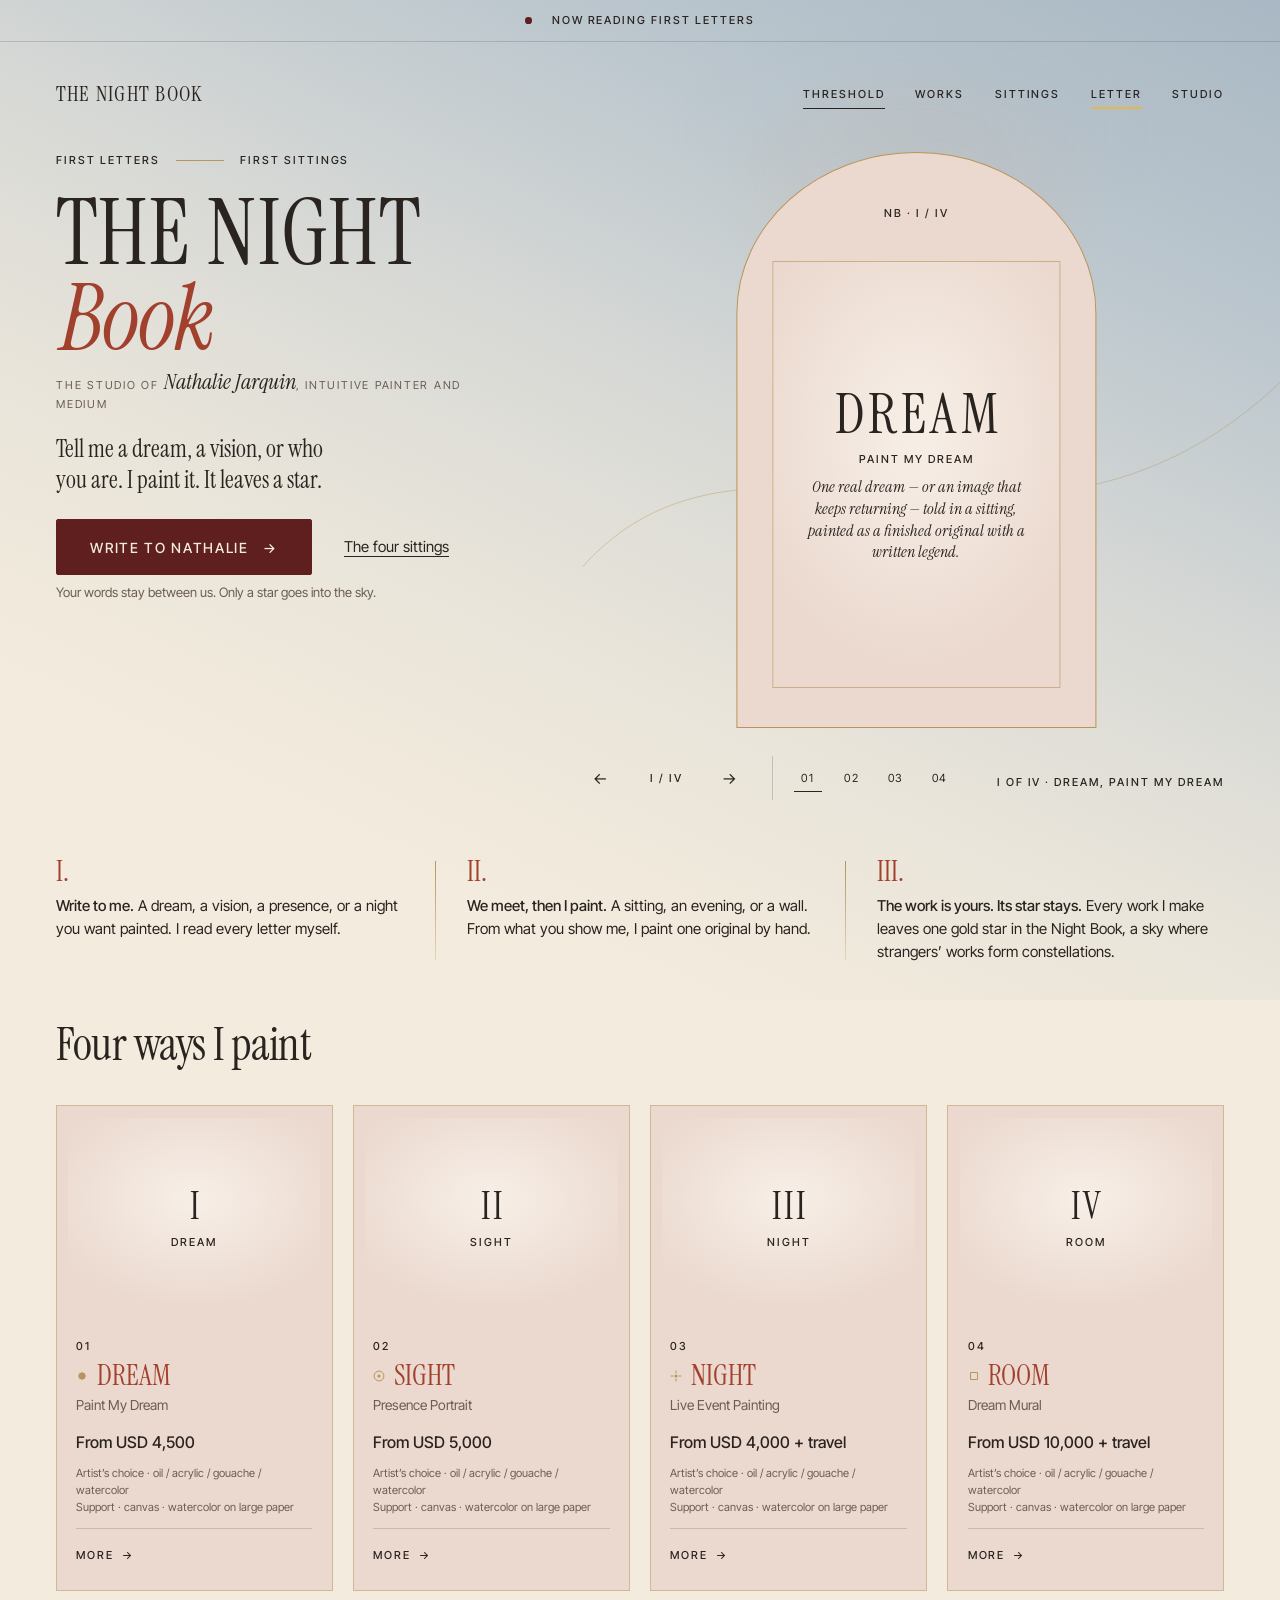
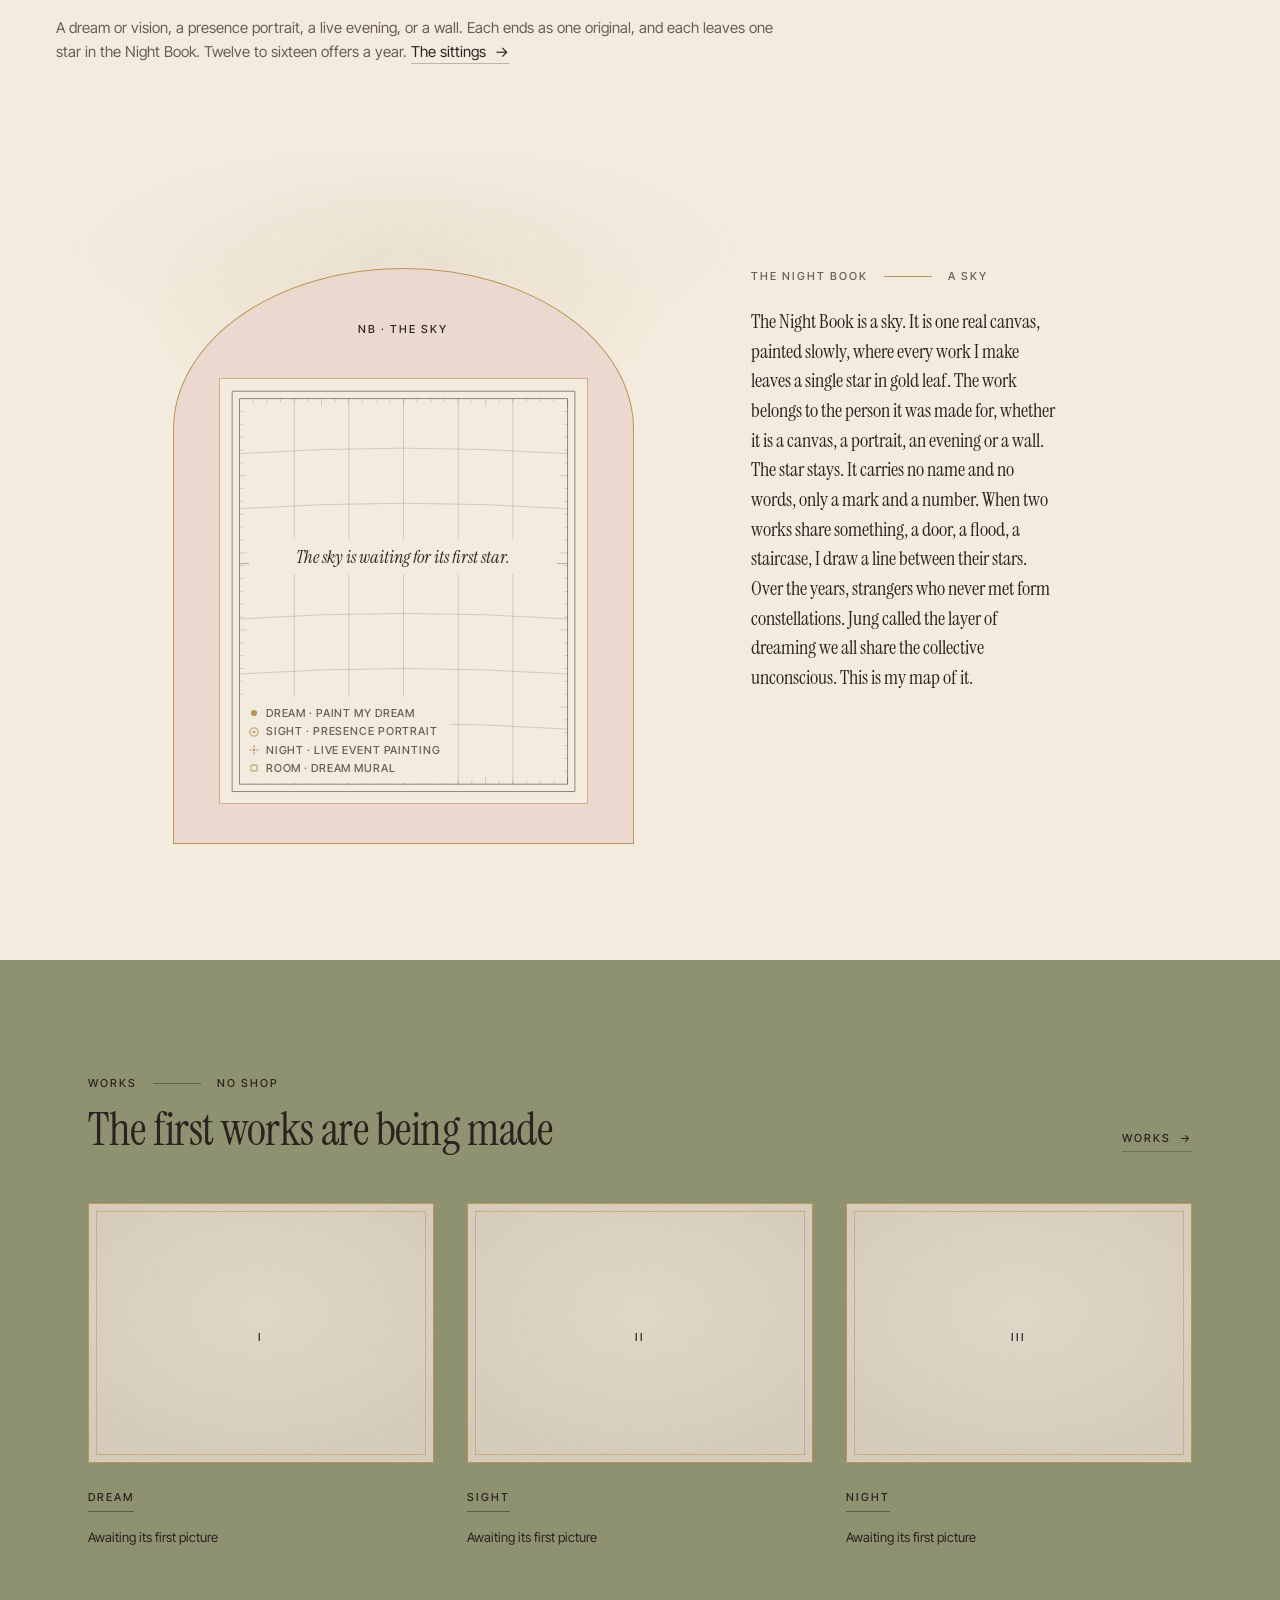
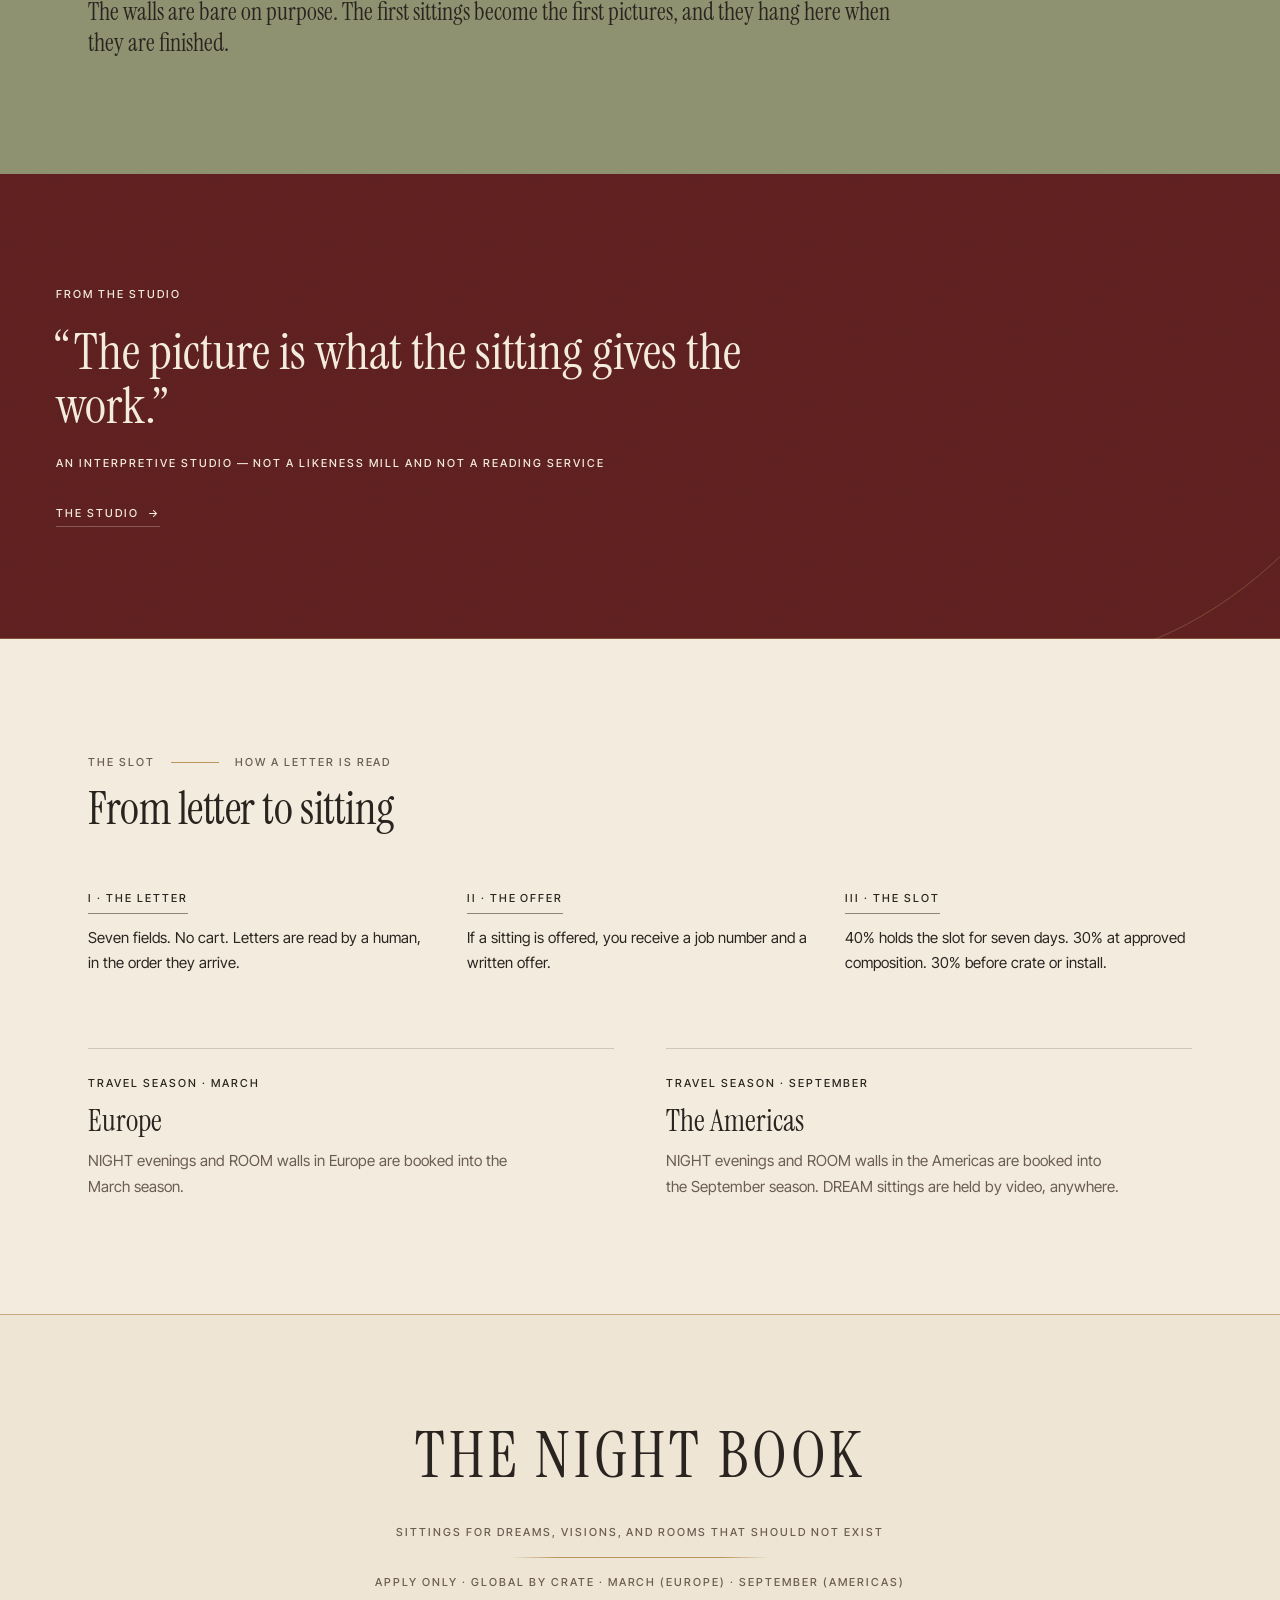
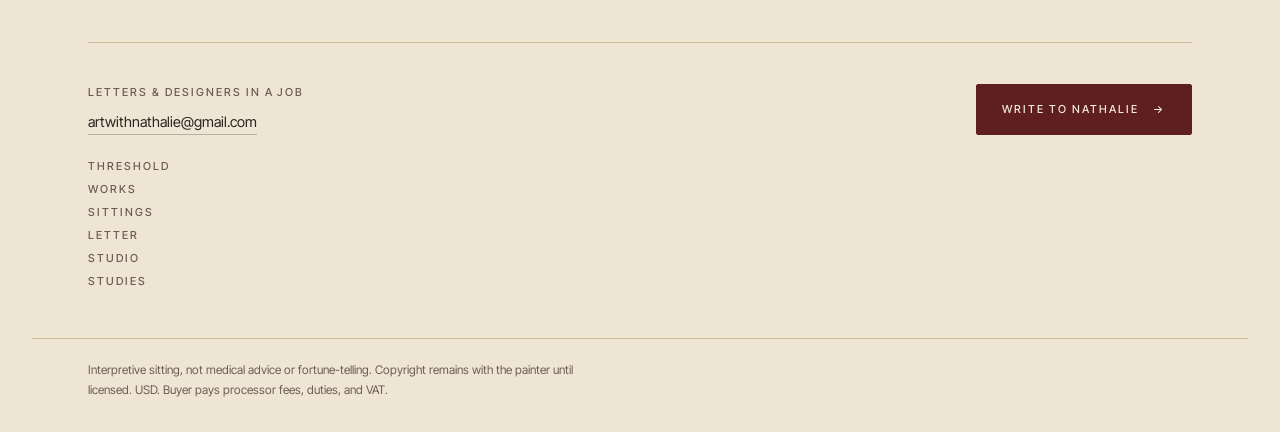
==== commit dca1988c: "Day 1 sky v2: ROOM open square, no decorative rings, 7/5 atlas plate; preview notice, submit disable" ====
--- a/index.html
+++ b/index.html
@@ -3,6 +3,7 @@
 <head>
 <meta charset="utf-8">
 <meta name="viewport" content="width=device-width, initial-scale=1">
+<meta name="robots" content="noindex">
 <title>The Night Book</title>
 <meta name="description" content="Sittings for dreams, visions, and rooms that should not exist — a dream, a vision, a presence, or a night you want painted. Apply only. The Book is open for first letters.">
 <meta name="theme-color" content="#A9B8C4">
@@ -13,7 +14,7 @@
 <script>document.documentElement.classList.add("js")</script>
 </head>
 <body class="page-home">
-<svg class="sprite" width="0" height="0" aria-hidden="true" focusable="false" style="position:absolute;width:0;height:0;overflow:hidden"><defs><symbol id="m-dream" viewBox="0 0 12 12"><circle cx="6" cy="6" r="3.2" fill="#B8955A" stroke="#B8955A" stroke-width="1" vector-effect="non-scaling-stroke"/></symbol><symbol id="m-sight" viewBox="0 0 12 12"><circle cx="6" cy="6" r="1.6" fill="#B8955A"/><circle cx="6" cy="6" r="4.9" fill="none" stroke="#B8955A" stroke-width="1" vector-effect="non-scaling-stroke"/></symbol><symbol id="m-night" viewBox="0 0 12 12"><circle cx="6" cy="6" r="1.6" fill="#B8955A"/><path d="M6 .6V3.4M6 8.6v2.8M.6 6h2.8M8.6 6h2.8" fill="none" stroke="#B8955A" stroke-width="1" vector-effect="non-scaling-stroke"/></symbol><symbol id="m-room" viewBox="0 0 12 12"><rect x=".5" y="3.75" width="11" height="4.5" rx="2.25" fill="none" stroke="#B8955A" stroke-width="1" vector-effect="non-scaling-stroke"/></symbol></defs></svg>
+<svg class="sprite" width="0" height="0" aria-hidden="true" focusable="false" style="position:absolute;width:0;height:0;overflow:hidden"><defs><symbol id="m-dream" viewBox="0 0 12 12"><circle cx="6" cy="6" r="3.2" fill="#B8955A" stroke="#B8955A" stroke-width="1" vector-effect="non-scaling-stroke"/></symbol><symbol id="m-sight" viewBox="0 0 12 12"><circle cx="6" cy="6" r="1.6" fill="#B8955A"/><circle cx="6" cy="6" r="4.9" fill="none" stroke="#B8955A" stroke-width="1" vector-effect="non-scaling-stroke"/></symbol><symbol id="m-night" viewBox="0 0 12 12"><circle cx="6" cy="6" r="1.6" fill="#B8955A"/><path d="M6 .6V3.4M6 8.6v2.8M.6 6h2.8M8.6 6h2.8" fill="none" stroke="#B8955A" stroke-width="1" vector-effect="non-scaling-stroke"/></symbol><symbol id="m-room" viewBox="0 0 12 12"><rect x="2.5" y="2.5" width="7" height="7" fill="none" stroke="#B8955A" stroke-width="1" vector-effect="non-scaling-stroke"/></symbol></defs></svg>
 <a class="skip" href="#main">Skip to content</a>
 <div class="progress" aria-hidden="true"><span></span></div>
 <header class="site-header">
@@ -27,7 +28,7 @@
 <main id="main">
 
 <section class="hero hero--day1 hero--sky veil" data-vt="The Book is open · first letters" data-pager-root>
-  <svg class="arcs" viewBox="0 0 800 800" aria-hidden="true" focusable="false"><circle cx="400" cy="400" r="390" fill="none" stroke="currentColor" stroke-width="1"/><circle cx="470" cy="360" r="300" fill="none" stroke="currentColor" stroke-width=".8"/><path d="M40 620 C 220 420, 520 760, 780 300" fill="none" stroke="currentColor" stroke-width=".8"/></svg>
+  <svg class="arcs" viewBox="0 0 800 800" aria-hidden="true" focusable="false"><path d="M40 620 C 220 420, 520 760, 780 300" fill="none" stroke="currentColor" stroke-width=".8"/></svg>
   <div class="hero__grid wrap--wide">
     <div class="hero__text">
       <p class="eyebrow">First letters<span class="dash" aria-hidden="true"></span>first sittings</p>
@@ -42,7 +43,7 @@
       </div>
     </div>
     <div class="hero__media">
-      <div class="archwrap archwrap--hero"><span class="eclipse" aria-hidden="true" data-parallax></span><div class="arch" role="group" aria-roledescription="carousel" aria-label="The four instruments"><span class="arch__top caps" aria-hidden="true">NB · <span data-roman-top>I</span> / IV</span><div class="arch__win"><div class="slide is-active" data-slide="0" aria-hidden="false" data-cap="DREAM — Paint My Dream" data-meta="I of IV · DREAM, Paint My Dream"><div class="imark imark--hero"><span class="imark__ring" aria-hidden="true"></span><span class="imark__big">DREAM</span><span class="imark__small caps">Paint My Dream</span><span class="imark__line">One real dream — or an image that keeps returning — told in a sitting, painted as a finished original with a written legend.</span></div></div><div class="slide" data-slide="1" aria-hidden="true" data-cap="SIGHT — Presence Portrait" data-meta="II of IV · SIGHT, Presence Portrait"><div class="imark imark--hero"><span class="imark__ring" aria-hidden="true"></span><span class="imark__big">SIGHT</span><span class="imark__small caps">Presence Portrait</span><span class="imark__line">A portrait allowed to stop looking like you — rooms, animals and weather stand in.</span></div></div><div class="slide" data-slide="2" aria-hidden="true" data-cap="NIGHT — Live Event Painting" data-meta="III of IV · NIGHT, Live Event Painting"><div class="imark imark--hero"><span class="imark__ring" aria-hidden="true"></span><span class="imark__big">NIGHT</span><span class="imark__small caps">Live Event Painting</span><span class="imark__line">I come for one evening; the painting is finished in the studio.</span></div></div><div class="slide" data-slide="3" aria-hidden="true" data-cap="ROOM — Dream Mural" data-meta="IV of IV · ROOM, Dream Mural"><div class="imark imark--hero"><span class="imark__ring" aria-hidden="true"></span><span class="imark__big">ROOM</span><span class="imark__small caps">Dream Mural</span><span class="imark__line">A sitting, then a hand-painted wall, frozen against an approved composition.</span></div></div></div></div></div>
+      <div class="archwrap archwrap--hero"><div class="arch" role="group" aria-roledescription="carousel" aria-label="The four instruments"><span class="arch__top caps" aria-hidden="true">NB · <span data-roman-top>I</span> / IV</span><div class="arch__win"><div class="slide is-active" data-slide="0" aria-hidden="false" data-cap="DREAM — Paint My Dream" data-meta="I of IV · DREAM, Paint My Dream"><div class="imark imark--hero"><span class="imark__big">DREAM</span><span class="imark__small caps">Paint My Dream</span><span class="imark__line">One real dream — or an image that keeps returning — told in a sitting, painted as a finished original with a written legend.</span></div></div><div class="slide" data-slide="1" aria-hidden="true" data-cap="SIGHT — Presence Portrait" data-meta="II of IV · SIGHT, Presence Portrait"><div class="imark imark--hero"><span class="imark__big">SIGHT</span><span class="imark__small caps">Presence Portrait</span><span class="imark__line">A portrait allowed to stop looking like you — rooms, animals and weather stand in.</span></div></div><div class="slide" data-slide="2" aria-hidden="true" data-cap="NIGHT — Live Event Painting" data-meta="III of IV · NIGHT, Live Event Painting"><div class="imark imark--hero"><span class="imark__big">NIGHT</span><span class="imark__small caps">Live Event Painting</span><span class="imark__line">I come for one evening; the painting is finished in the studio.</span></div></div><div class="slide" data-slide="3" aria-hidden="true" data-cap="ROOM — Dream Mural" data-meta="IV of IV · ROOM, Dream Mural"><div class="imark imark--hero"><span class="imark__big">ROOM</span><span class="imark__small caps">Dream Mural</span><span class="imark__line">A sitting, then a hand-painted wall, frozen against an approved composition.</span></div></div></div></div></div>
       <div class="hero__foot">
         <div class="pager" role="group" aria-label="Choose an instrument">
           <button type="button" class="pager__arrow" data-step="-1" aria-label="Previous instrument">←</button>
@@ -61,7 +62,7 @@
     <div class="hcards" id="instruments">
       <div class="sec-head hcards__head"><h2 class="h2">Four ways I paint</h2></div>
       <div class="icards"><article class="icard reveal-group">
-  <div class="mat"><div class="media icard__img"><div class="imark"><span class="imark__ring" aria-hidden="true"></span><span class="imark__big">I</span><span class="imark__small caps">DREAM</span></div></div></div>
+  <div class="mat"><div class="media icard__img"><div class="imark"><span class="imark__big">I</span><span class="imark__small caps">DREAM</span></div></div></div>
   <div class="icard__body cap">
     <p class="icard__num">01</p>
     <h3 class="icard__title"><svg class="smark" width="12" height="12" aria-hidden="true" focusable="false"><use href="#m-dream"/></svg>DREAM</h3>
@@ -75,7 +76,7 @@
     </div></div>
   </div>
 </article><article class="icard reveal-group">
-  <div class="mat"><div class="media icard__img"><div class="imark"><span class="imark__ring" aria-hidden="true"></span><span class="imark__big">II</span><span class="imark__small caps">SIGHT</span></div></div></div>
+  <div class="mat"><div class="media icard__img"><div class="imark"><span class="imark__big">II</span><span class="imark__small caps">SIGHT</span></div></div></div>
   <div class="icard__body cap">
     <p class="icard__num">02</p>
     <h3 class="icard__title"><svg class="smark" width="12" height="12" aria-hidden="true" focusable="false"><use href="#m-sight"/></svg>SIGHT</h3>
@@ -89,7 +90,7 @@
     </div></div>
   </div>
 </article><article class="icard reveal-group">
-  <div class="mat"><div class="media icard__img"><div class="imark"><span class="imark__ring" aria-hidden="true"></span><span class="imark__big">III</span><span class="imark__small caps">NIGHT</span></div></div></div>
+  <div class="mat"><div class="media icard__img"><div class="imark"><span class="imark__big">III</span><span class="imark__small caps">NIGHT</span></div></div></div>
   <div class="icard__body cap">
     <p class="icard__num">03</p>
     <h3 class="icard__title"><svg class="smark" width="12" height="12" aria-hidden="true" focusable="false"><use href="#m-night"/></svg>NIGHT</h3>
@@ -103,7 +104,7 @@
     </div></div>
   </div>
 </article><article class="icard reveal-group">
-  <div class="mat"><div class="media icard__img"><div class="imark"><span class="imark__ring" aria-hidden="true"></span><span class="imark__big">IV</span><span class="imark__small caps">ROOM</span></div></div></div>
+  <div class="mat"><div class="media icard__img"><div class="imark"><span class="imark__big">IV</span><span class="imark__small caps">ROOM</span></div></div></div>
   <div class="icard__body cap">
     <p class="icard__num">04</p>
     <h3 class="icard__title"><svg class="smark" width="12" height="12" aria-hidden="true" focusable="false"><use href="#m-room"/></svg>ROOM</h3>
@@ -125,11 +126,11 @@
 
 <section class="section sky" data-vt="The Night Book · a sky" aria-labelledby="sky-h">
   <div class="wrap sky__in">
+    <figure class="atlas" data-atlas><div class="archwrap archwrap--atlas"><div class="arch"><span class="arch__top caps" aria-hidden="true">NB · the sky</span><div class="arch__win"><div class="atlas__win"><svg class="atlas__plate" viewBox="0 0 300 347" preserveAspectRatio="xMidYMid slice" role="img" aria-label="Star chart, 0 stars"><g class="atlas__grid" aria-hidden="true"><rect class="ag ag--frame" x="10" y="10" width="280" height="327"/><rect class="ag ag--frame" x="16" y="16" width="268" height="315"/><path class="ag" d="M27.2 16v3M27.2 331v-3"/><path class="ag" d="M38.3 16v3M38.3 331v-3"/><path class="ag" d="M49.5 16v3M49.5 331v-3"/><path class="ag" d="M60.7 16v3M60.7 331v-3"/><path class="ag" d="M71.8 16v3M71.8 331v-3"/><path class="ag" d="M83.0 16v6M83.0 331v-6"/><path class="ag" d="M94.2 16v3M94.2 331v-3"/><path class="ag" d="M105.3 16v3M105.3 331v-3"/><path class="ag" d="M116.5 16v3M116.5 331v-3"/><path class="ag" d="M127.7 16v3M127.7 331v-3"/><path class="ag" d="M138.8 16v3M138.8 331v-3"/><path class="ag" d="M150.0 16v6M150.0 331v-6"/><path class="ag" d="M161.2 16v3M161.2 331v-3"/><path class="ag" d="M172.3 16v3M172.3 331v-3"/><path class="ag" d="M183.5 16v3M183.5 331v-3"/><path class="ag" d="M194.7 16v3M194.7 331v-3"/><path class="ag" d="M205.8 16v3M205.8 331v-3"/><path class="ag" d="M217.0 16v6M217.0 331v-6"/><path class="ag" d="M228.2 16v3M228.2 331v-3"/><path class="ag" d="M239.3 16v3M239.3 331v-3"/><path class="ag" d="M250.5 16v3M250.5 331v-3"/><path class="ag" d="M261.7 16v3M261.7 331v-3"/><path class="ag" d="M272.8 16v3M272.8 331v-3"/><path class="ag" d="M284.0 16v6M284.0 331v-6"/><path class="ag" d="M16 26.5h3M284 26.5h-3"/><path class="ag" d="M16 37.0h3M284 37.0h-3"/><path class="ag" d="M16 47.5h3M284 47.5h-3"/><path class="ag" d="M16 58.0h3M284 58.0h-3"/><path class="ag" d="M16 68.5h3M284 68.5h-3"/><path class="ag" d="M16 79.0h6M284 79.0h-6"/><path class="ag" d="M16 89.5h3M284 89.5h-3"/><path class="ag" d="M16 100.0h3M284 100.0h-3"/><path class="ag" d="M16 110.5h3M284 110.5h-3"/><path class="ag" d="M16 121.0h3M284 121.0h-3"/><path class="ag" d="M16 131.5h3M284 131.5h-3"/><path class="ag" d="M16 142.0h6M284 142.0h-6"/><path class="ag" d="M16 152.5h3M284 152.5h-3"/><path class="ag" d="M16 163.0h3M284 163.0h-3"/><path class="ag" d="M16 173.5h3M284 173.5h-3"/><path class="ag" d="M16 184.0h3M284 184.0h-3"/><path class="ag" d="M16 194.5h3M284 194.5h-3"/><path class="ag" d="M16 205.0h6M284 205.0h-6"/><path class="ag" d="M16 215.5h3M284 215.5h-3"/><path class="ag" d="M16 226.0h3M284 226.0h-3"/><path class="ag" d="M16 236.5h3M284 236.5h-3"/><path class="ag" d="M16 247.0h3M284 247.0h-3"/><path class="ag" d="M16 257.5h3M284 257.5h-3"/><path class="ag" d="M16 268.0h6M284 268.0h-6"/><path class="ag" d="M16 278.5h3M284 278.5h-3"/><path class="ag" d="M16 289.0h3M284 289.0h-3"/><path class="ag" d="M16 299.5h3M284 299.5h-3"/><path class="ag" d="M16 310.0h3M284 310.0h-3"/><path class="ag" d="M16 320.5h3M284 320.5h-3"/><path class="ag" d="M60.7 16V331"/><path class="ag" d="M105.3 16V331"/><path class="ag" d="M150.0 16V331"/><path class="ag" d="M194.7 16V331"/><path class="ag" d="M239.3 16V331"/><path class="ag" d="M16 61.0Q150.0 52.0 284 61.0"/><path class="ag" d="M16 106.0Q150.0 97.0 284 106.0"/><path class="ag ag--eq" d="M16 151.0Q150.0 142.0 284 151.0"/><path class="ag" d="M16 196.0Q150.0 187.0 284 196.0"/><path class="ag" d="M16 241.0Q150.0 232.0 284 241.0"/><path class="ag" d="M16 286.0Q150.0 277.0 284 286.0"/></g><g class="atlas__lines"></g><g class="atlas__stars"></g></svg><p class="atlas__empty">The sky is waiting for its first star.</p><ul class="atlas__legend" aria-label="Legend"><li><svg class="smark" width="10" height="10" aria-hidden="true" focusable="false"><use href="#m-dream"/></svg><span>DREAM · Paint My Dream</span></li><li><svg class="smark" width="10" height="10" aria-hidden="true" focusable="false"><use href="#m-sight"/></svg><span>SIGHT · Presence Portrait</span></li><li><svg class="smark" width="10" height="10" aria-hidden="true" focusable="false"><use href="#m-night"/></svg><span>NIGHT · Live Event Painting</span></li><li><svg class="smark" width="10" height="10" aria-hidden="true" focusable="false"><use href="#m-room"/></svg><span>ROOM · Dream Mural</span></li></ul></div></div></div></div></figure>
     <div class="sky__text reveal">
       <h2 class="eyebrow sky__eyebrow" id="sky-h">The Night Book<span class="dash" aria-hidden="true"></span>a sky</h2>
       <p class="sky__lead">The Night Book is a sky. It is one real canvas, painted slowly, where every work I make leaves a single star in gold leaf. The work belongs to the person it was made for, whether it is a canvas, a portrait, an evening or a wall. The star stays. It carries no name and no words, only a mark and a number. When two works share something, a door, a flood, a staircase, I draw a line between their stars. Over the years, strangers who never met form constellations. Jung called the layer of dreaming we all share the collective unconscious. This is my map of it.</p>
     </div>
-    <figure class="atlas" data-atlas><div class="archwrap archwrap--atlas"><span class="eclipse" aria-hidden="true"></span><div class="arch"><span class="arch__top caps" aria-hidden="true">NB · the sky</span><div class="arch__win"><div class="atlas__win"><svg class="atlas__plate" viewBox="0 0 300 444" preserveAspectRatio="xMidYMid slice" role="img" aria-label="Star chart, 0 stars"><g class="atlas__grid" aria-hidden="true"><rect class="ag ag--frame" x="10" y="10" width="280" height="424"/><rect class="ag ag--frame" x="16" y="16" width="268" height="412"/><path class="ag" d="M27.2 16v3M27.2 428v-3"/><path class="ag" d="M38.3 16v3M38.3 428v-3"/><path class="ag" d="M49.5 16v3M49.5 428v-3"/><path class="ag" d="M60.7 16v3M60.7 428v-3"/><path class="ag" d="M71.8 16v3M71.8 428v-3"/><path class="ag" d="M83.0 16v6M83.0 428v-6"/><path class="ag" d="M94.2 16v3M94.2 428v-3"/><path class="ag" d="M105.3 16v3M105.3 428v-3"/><path class="ag" d="M116.5 16v3M116.5 428v-3"/><path class="ag" d="M127.7 16v3M127.7 428v-3"/><path class="ag" d="M138.8 16v3M138.8 428v-3"/><path class="ag" d="M150.0 16v6M150.0 428v-6"/><path class="ag" d="M161.2 16v3M161.2 428v-3"/><path class="ag" d="M172.3 16v3M172.3 428v-3"/><path class="ag" d="M183.5 16v3M183.5 428v-3"/><path class="ag" d="M194.7 16v3M194.7 428v-3"/><path class="ag" d="M205.8 16v3M205.8 428v-3"/><path class="ag" d="M217.0 16v6M217.0 428v-6"/><path class="ag" d="M228.2 16v3M228.2 428v-3"/><path class="ag" d="M239.3 16v3M239.3 428v-3"/><path class="ag" d="M250.5 16v3M250.5 428v-3"/><path class="ag" d="M261.7 16v3M261.7 428v-3"/><path class="ag" d="M272.8 16v3M272.8 428v-3"/><path class="ag" d="M284.0 16v6M284.0 428v-6"/><path class="ag" d="M16 27.4h3M284 27.4h-3"/><path class="ag" d="M16 38.9h3M284 38.9h-3"/><path class="ag" d="M16 50.3h3M284 50.3h-3"/><path class="ag" d="M16 61.8h3M284 61.8h-3"/><path class="ag" d="M16 73.2h3M284 73.2h-3"/><path class="ag" d="M16 84.7h6M284 84.7h-6"/><path class="ag" d="M16 96.1h3M284 96.1h-3"/><path class="ag" d="M16 107.6h3M284 107.6h-3"/><path class="ag" d="M16 119.0h3M284 119.0h-3"/><path class="ag" d="M16 130.4h3M284 130.4h-3"/><path class="ag" d="M16 141.9h3M284 141.9h-3"/><path class="ag" d="M16 153.3h6M284 153.3h-6"/><path class="ag" d="M16 164.8h3M284 164.8h-3"/><path class="ag" d="M16 176.2h3M284 176.2h-3"/><path class="ag" d="M16 187.7h3M284 187.7h-3"/><path class="ag" d="M16 199.1h3M284 199.1h-3"/><path class="ag" d="M16 210.6h3M284 210.6h-3"/><path class="ag" d="M16 222.0h6M284 222.0h-6"/><path class="ag" d="M16 233.4h3M284 233.4h-3"/><path class="ag" d="M16 244.9h3M284 244.9h-3"/><path class="ag" d="M16 256.3h3M284 256.3h-3"/><path class="ag" d="M16 267.8h3M284 267.8h-3"/><path class="ag" d="M16 279.2h3M284 279.2h-3"/><path class="ag" d="M16 290.7h6M284 290.7h-6"/><path class="ag" d="M16 302.1h3M284 302.1h-3"/><path class="ag" d="M16 313.6h3M284 313.6h-3"/><path class="ag" d="M16 325.0h3M284 325.0h-3"/><path class="ag" d="M16 336.4h3M284 336.4h-3"/><path class="ag" d="M16 347.9h3M284 347.9h-3"/><path class="ag" d="M16 359.3h6M284 359.3h-6"/><path class="ag" d="M16 370.8h3M284 370.8h-3"/><path class="ag" d="M16 382.2h3M284 382.2h-3"/><path class="ag" d="M16 393.7h3M284 393.7h-3"/><path class="ag" d="M16 405.1h3M284 405.1h-3"/><path class="ag" d="M16 416.6h3M284 416.6h-3"/><path class="ag" d="M60.7 16V428"/><path class="ag" d="M105.3 16V428"/><path class="ag" d="M150.0 16V428"/><path class="ag" d="M194.7 16V428"/><path class="ag" d="M239.3 16V428"/><path class="ag" d="M16 67.5Q150.0 58.5 284 67.5"/><path class="ag" d="M16 119.0Q150.0 110.0 284 119.0"/><path class="ag" d="M16 170.5Q150.0 161.5 284 170.5"/><path class="ag ag--eq" d="M16 222.0Q150.0 213.0 284 222.0"/><path class="ag" d="M16 273.5Q150.0 264.5 284 273.5"/><path class="ag" d="M16 325.0Q150.0 316.0 284 325.0"/><path class="ag" d="M16 376.5Q150.0 367.5 284 376.5"/></g><g class="atlas__lines"></g><g class="atlas__stars"></g></svg><p class="atlas__empty">The sky is waiting for its first star.</p><ul class="atlas__legend" aria-label="Legend"><li><svg class="smark" width="10" height="10" aria-hidden="true" focusable="false"><use href="#m-dream"/></svg><span>DREAM · Paint My Dream</span></li><li><svg class="smark" width="10" height="10" aria-hidden="true" focusable="false"><use href="#m-sight"/></svg><span>SIGHT · Presence Portrait</span></li><li><svg class="smark" width="10" height="10" aria-hidden="true" focusable="false"><use href="#m-night"/></svg><span>NIGHT · Live Event Painting</span></li><li><svg class="smark" width="10" height="10" aria-hidden="true" focusable="false"><use href="#m-room"/></svg><span>ROOM · Dream Mural</span></li></ul></div></div></div></div></figure>
   </div>
 </section>
 
@@ -141,13 +142,13 @@
       <a class="ulink" href="works.html">Works <span class="arr" aria-hidden="true">→</span></a>
     </div>
     <div class="lcards eframes reveal-group"><div class="eframe">
-  <div class="mat"><div class="media eframe__img"><div class="imark imark--empty"><span class="imark__ring" aria-hidden="true"></span><span class="imark__big"></span><span class="imark__small caps">I</span></div></div></div>
+  <div class="mat"><div class="media eframe__img"><div class="imark imark--empty"><span class="imark__big"></span><span class="imark__small caps">I</span></div></div></div>
   <div class="cap"><p class="lcard__cat">DREAM</p><p class="lcard__sub">Awaiting its first picture</p></div>
 </div><div class="eframe">
-  <div class="mat"><div class="media eframe__img"><div class="imark imark--empty"><span class="imark__ring" aria-hidden="true"></span><span class="imark__big"></span><span class="imark__small caps">II</span></div></div></div>
+  <div class="mat"><div class="media eframe__img"><div class="imark imark--empty"><span class="imark__big"></span><span class="imark__small caps">II</span></div></div></div>
   <div class="cap"><p class="lcard__cat">SIGHT</p><p class="lcard__sub">Awaiting its first picture</p></div>
 </div><div class="eframe">
-  <div class="mat"><div class="media eframe__img"><div class="imark imark--empty"><span class="imark__ring" aria-hidden="true"></span><span class="imark__big"></span><span class="imark__small caps">III</span></div></div></div>
+  <div class="mat"><div class="media eframe__img"><div class="imark imark--empty"><span class="imark__big"></span><span class="imark__small caps">III</span></div></div></div>
   <div class="cap"><p class="lcard__cat">NIGHT</p><p class="lcard__sub">Awaiting its first picture</p></div>
 </div></div>
     <p class="statement statement--small reveal">The walls are bare on purpose. The first sittings become the first pictures, and they hang here when they are finished.</p>
@@ -155,7 +156,7 @@
 </section>
 
 <section class="band band--plain night" aria-label="From the studio" data-vt="The Night Book · the studio">
-  <svg class="arcs" viewBox="0 0 800 800" aria-hidden="true" focusable="false"><circle cx="400" cy="400" r="390" fill="none" stroke="currentColor" stroke-width="1"/><circle cx="470" cy="360" r="300" fill="none" stroke="currentColor" stroke-width=".8"/><path d="M40 620 C 220 420, 520 760, 780 300" fill="none" stroke="currentColor" stroke-width=".8"/></svg>
+  <svg class="arcs" viewBox="0 0 800 800" aria-hidden="true" focusable="false"><path d="M40 620 C 220 420, 520 760, 780 300" fill="none" stroke="currentColor" stroke-width=".8"/></svg>
   <div class="band__text wrap--wide">
     <div class="band__copy reveal">
       <p class="eyebrow">From the studio</p>
--- a/css/styles.css
+++ b/css/styles.css
@@ -996,3 +996,25 @@
 /* home: visible sittings heading above the cards */
 .hero--sky .hcards__head{margin-bottom:clamp(1.6rem,3vw,2.4rem)}
 @media (max-width:720px){ .hero--sky .hcards__head{margin-bottom:1.2rem} }
+
+/* ---------- v2: a ring means only SIGHT; atlas plate on a 12-column grid ---------- */
+.eclipse,.imark__ring{display:none!important}
+.sky__in{grid-template-columns:repeat(12,minmax(0,1fr));column-gap:clamp(1.25rem,2.5vw,2.5rem);row-gap:2.5rem;align-items:start}
+.atlas{grid-column:1 / span 7;justify-self:center;width:auto;margin:0}
+.archwrap--atlas{height:36rem;width:auto;aspect-ratio:4/5}
+.sky__text{grid-column:8 / span 5;padding-top:0}
+.sky__lead{max-width:34ch}
+@media (max-width:980px){
+  .sky__in{grid-template-columns:1fr}
+  .atlas,.sky__text{grid-column:1 / -1}
+  .atlas{width:min(100%,28.8rem);justify-self:start}
+  .archwrap--atlas{height:auto;width:100%}
+  .sky__text{padding-top:0}
+}
+@media (max-width:720px){
+  .atlas{width:100%}
+}
+
+/* GitHub Pages preview only */
+.preview-note{margin:0 0 .9rem;font-family:var(--ui);font-size:.8125rem;line-height:1.5;color:var(--muted)}
+.form button[type=submit][disabled]{opacity:.55;cursor:not-allowed;pointer-events:none}
